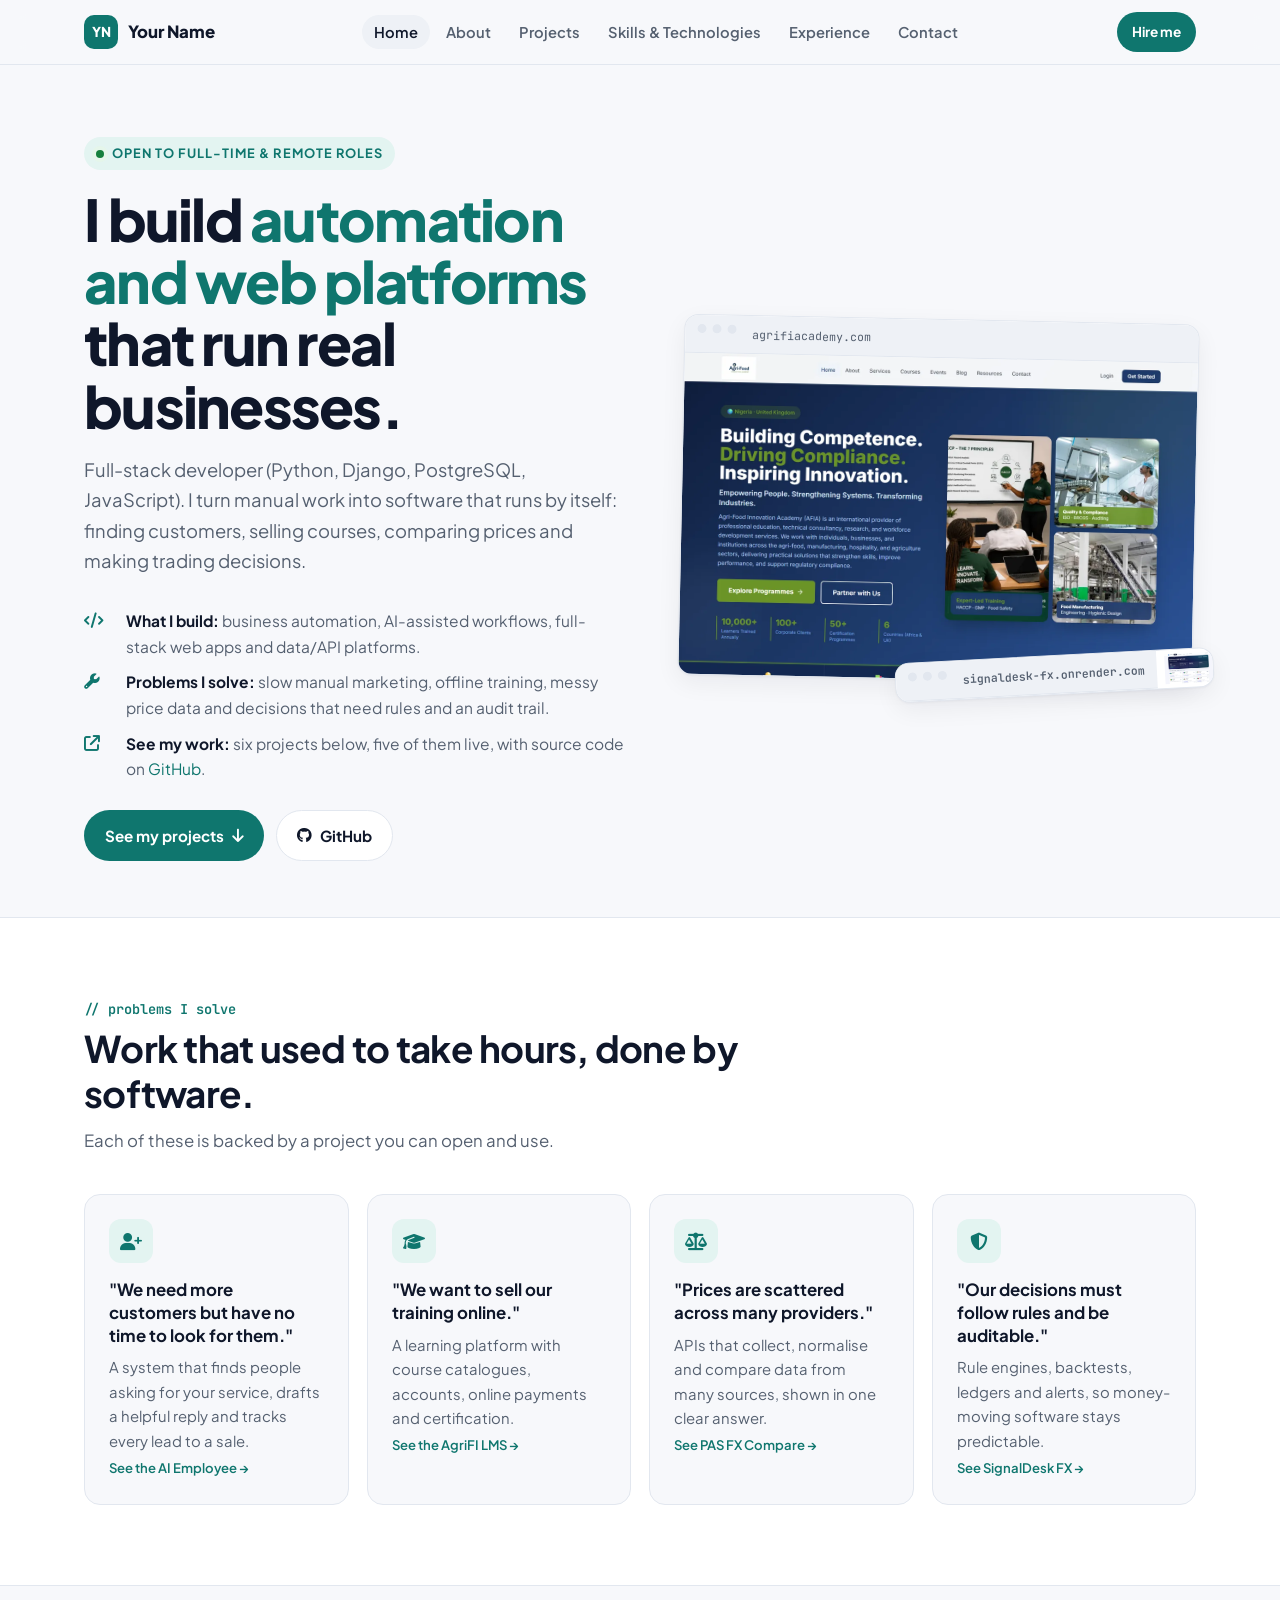
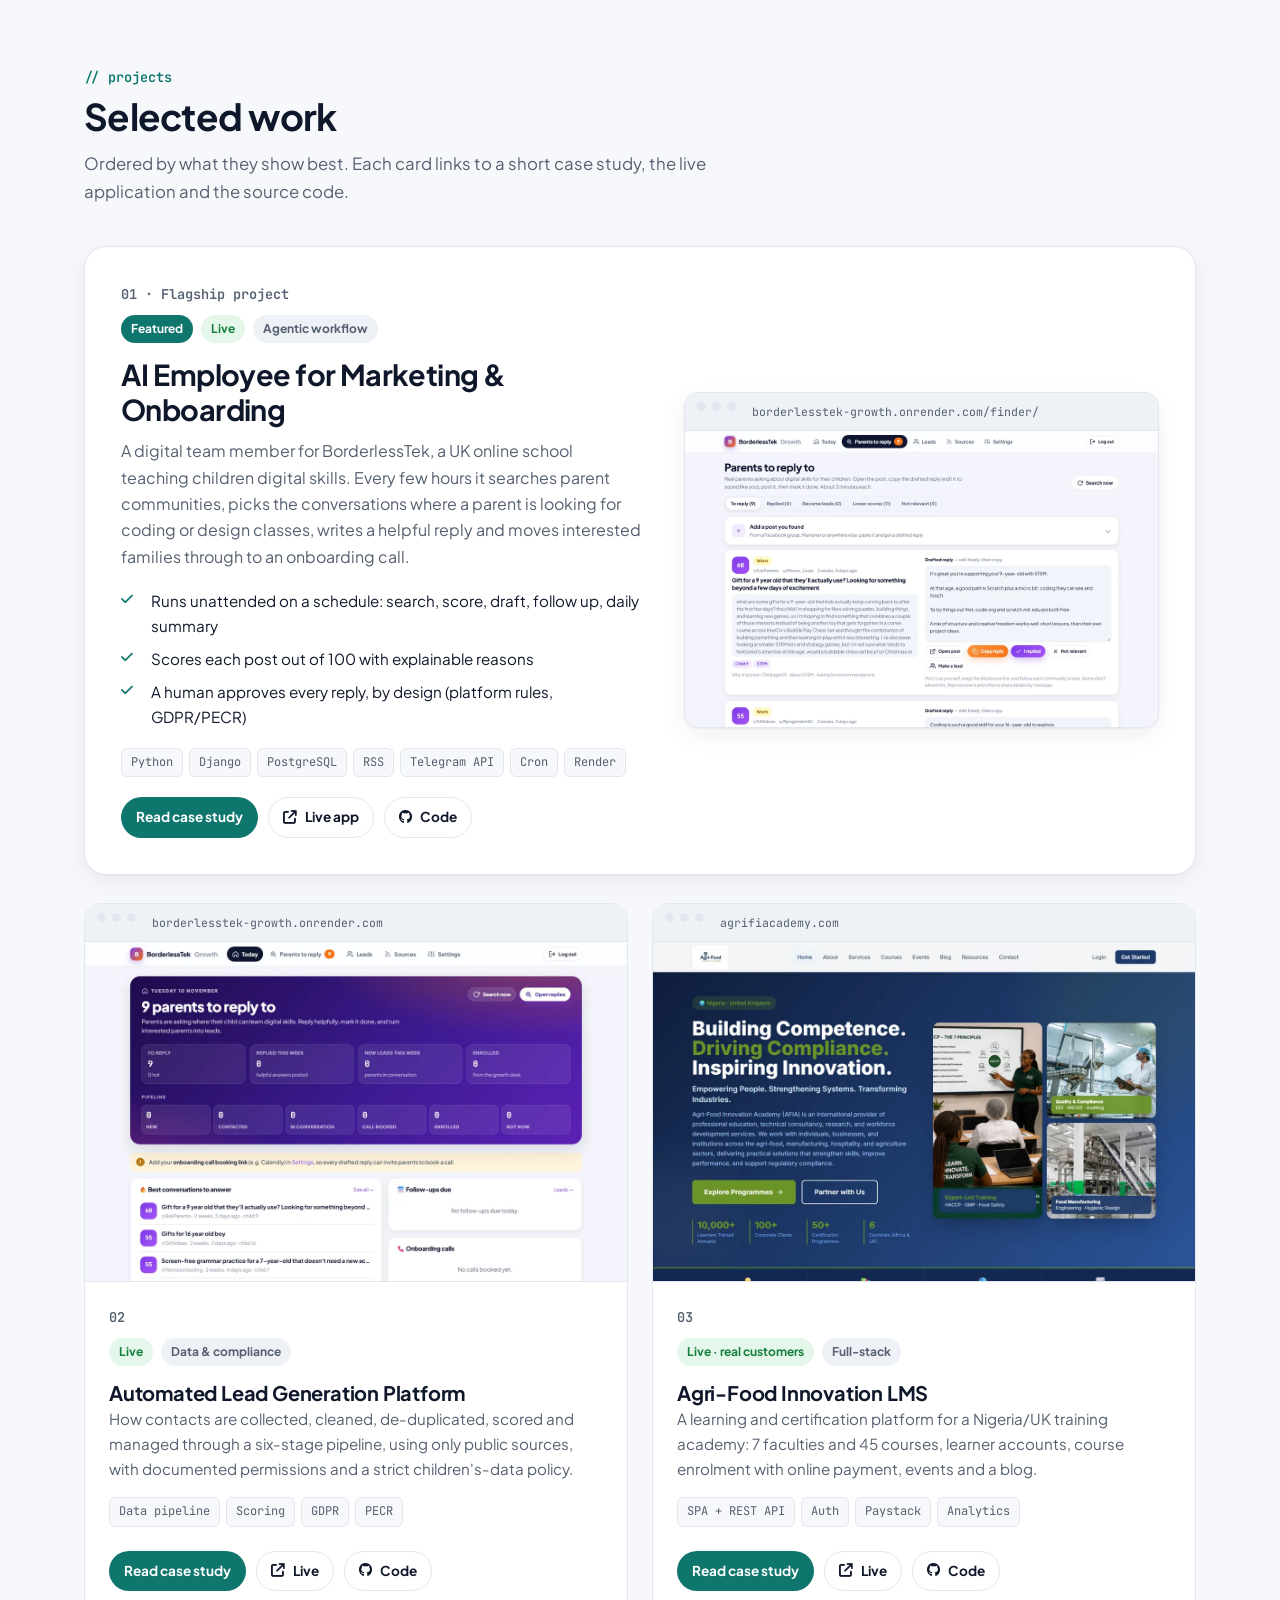
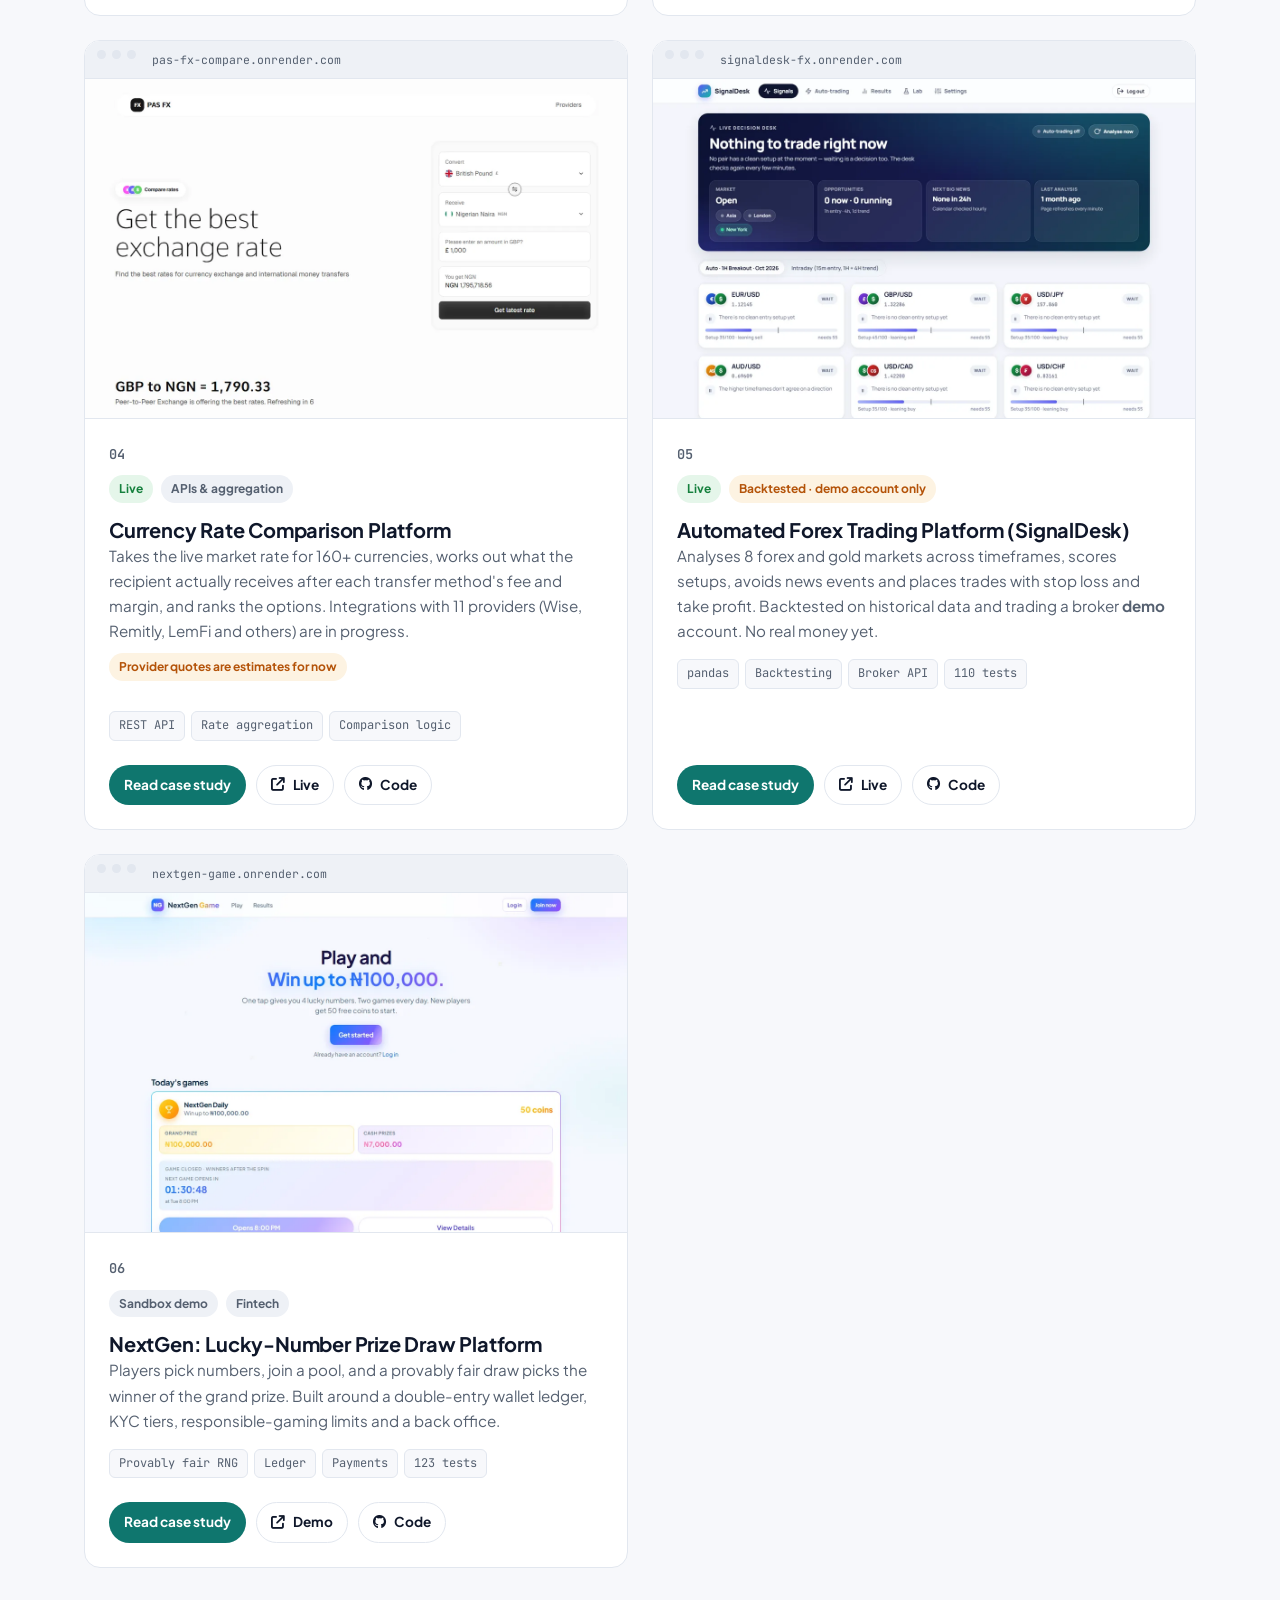
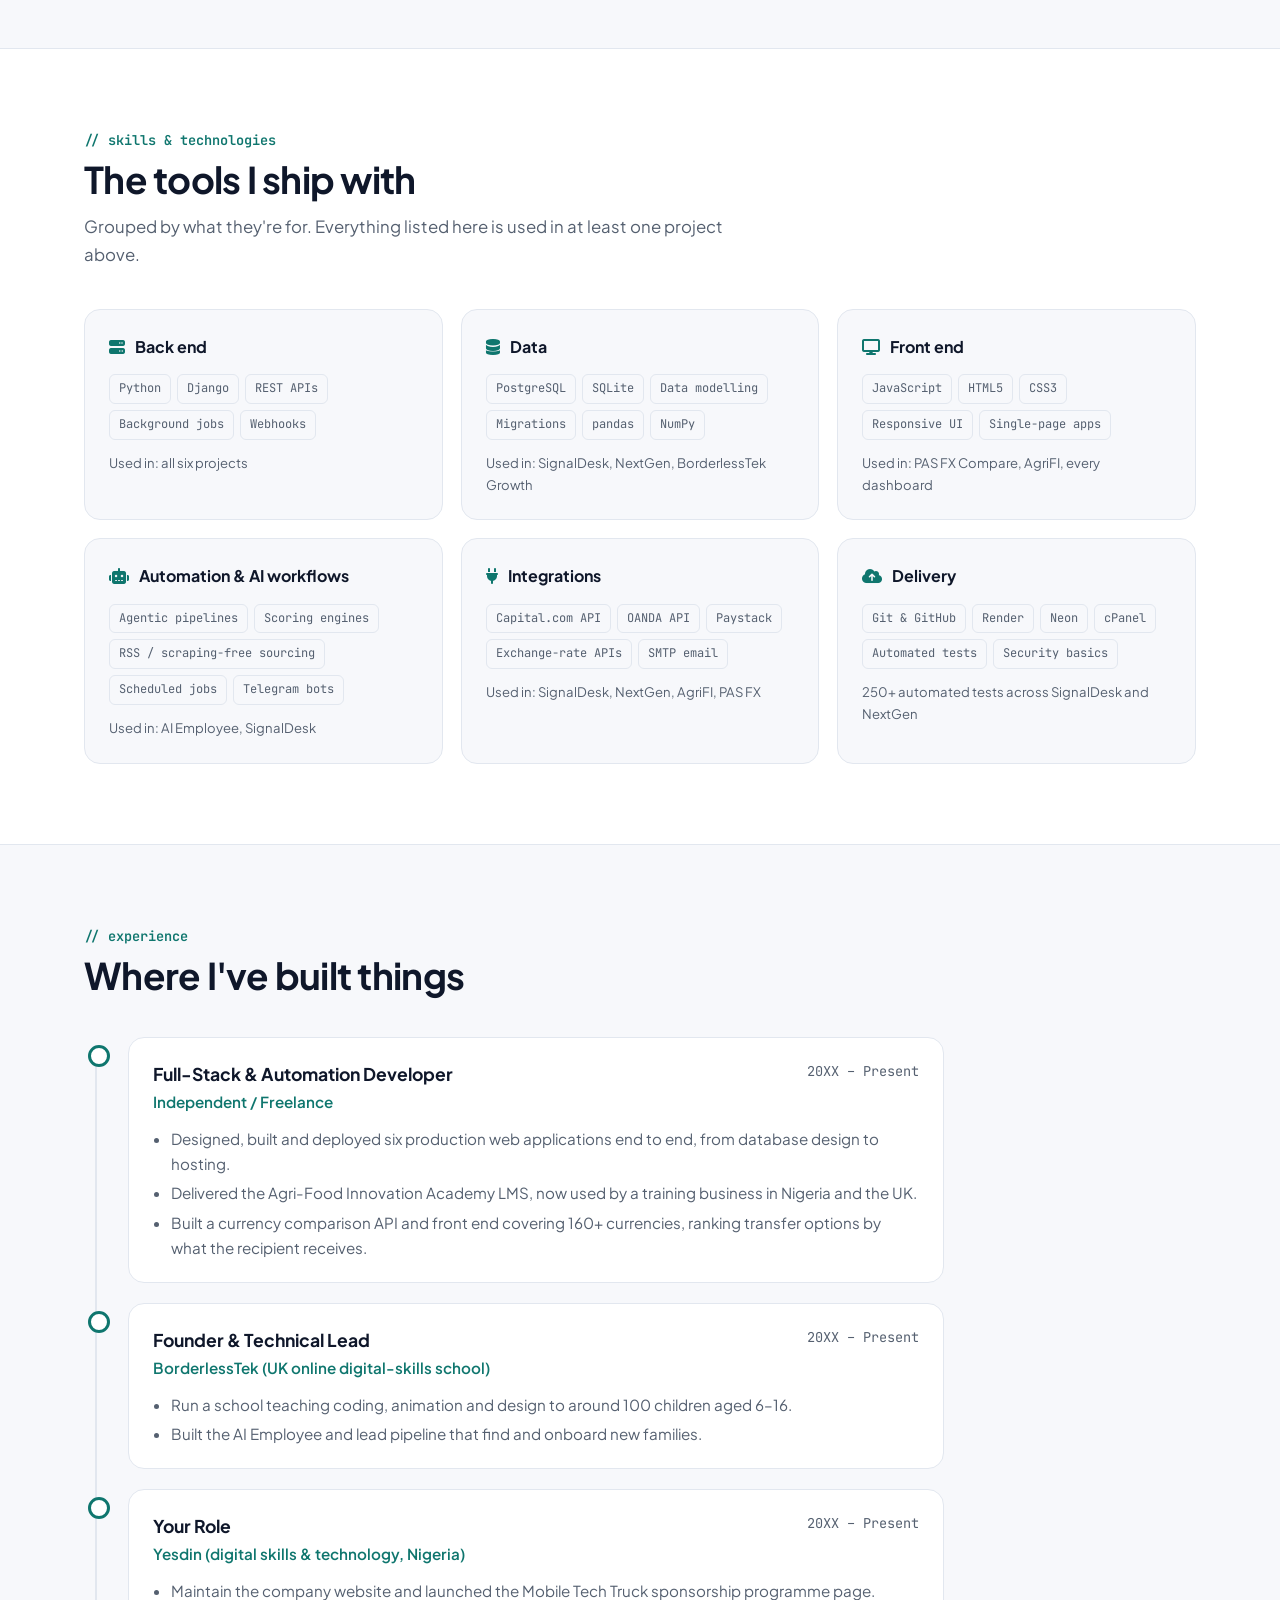
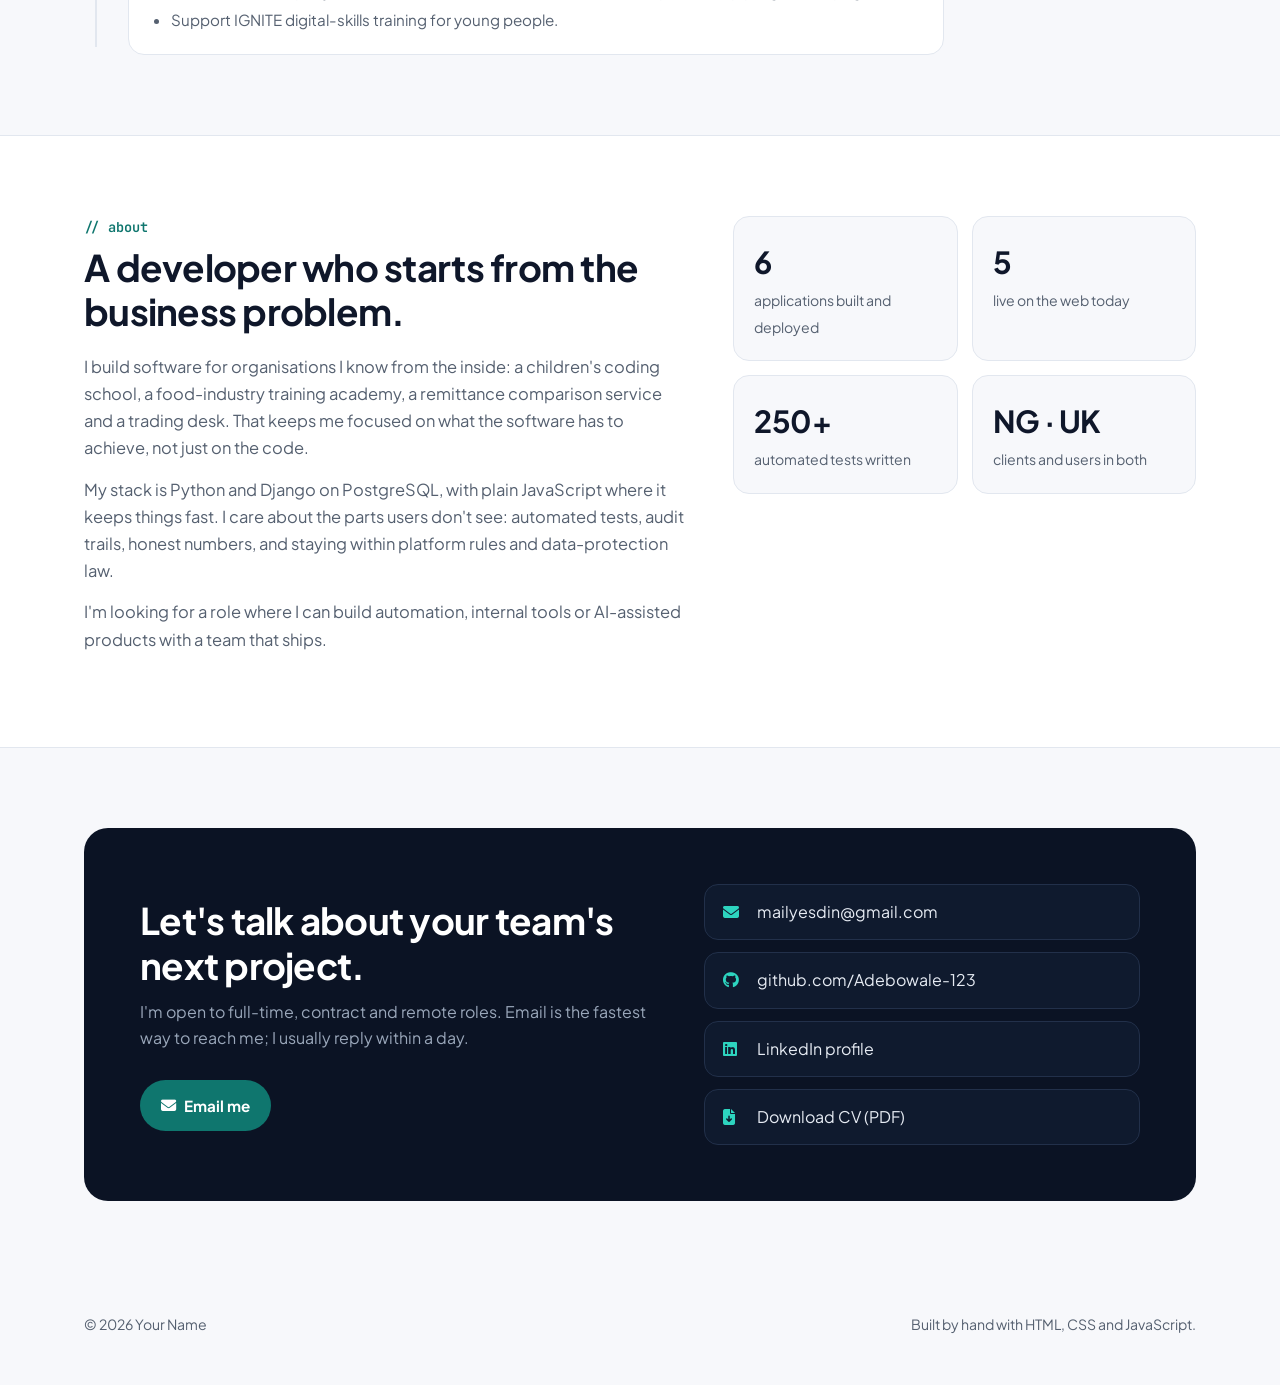
==== index.html @ 413b4763 "Portfolio site: homepage, six project case studies, screenshots Co-Authored-By: Claude Opus 5.5 <nor" ====
<!DOCTYPE html>
<html lang="en">
<head>
    <meta charset="UTF-8">
    <meta name="viewport" content="width=device-width, initial-scale=1.0">
    <title>Your Name · Full-Stack & Automation Developer</title>
    <meta name="description" content="Full-stack Python/Django developer building automation, AI-assisted workflows and data-driven web platforms. Six live projects: lead generation, an LMS, FX rate comparison, algorithmic trading and a fintech draw platform.">
    <meta property="og:title" content="Your Name · Full-Stack & Automation Developer">
    <meta property="og:description" content="I build automation and full-stack web platforms that run real businesses. See six live projects.">
    <meta property="og:image" content="images/borderlesstek-today.jpg">
    <link rel="preconnect" href="https://fonts.googleapis.com">
    <link rel="preconnect" href="https://fonts.gstatic.com" crossorigin>
    <link href="https://fonts.googleapis.com/css2?family=JetBrains+Mono:wght@500;600&family=Plus+Jakarta+Sans:wght@400;500;600;700;800&display=swap" rel="stylesheet">
    <link rel="stylesheet" href="https://cdnjs.cloudflare.com/ajax/libs/font-awesome/6.4.0/css/all.min.css">
    <link rel="stylesheet" href="style.css?v=1">
</head>
<body>

<nav class="nav">
    <div class="container nav-inner">
        <a href="#home" class="logo"><span class="logo-mark">YN</span> Your Name</a>
        <ul class="nav-links" id="navLinks">
            <li><a href="#home">Home</a></li>
            <li><a href="#about">About</a></li>
            <li><a href="#projects">Projects</a></li>
            <li><a href="#skills">Skills &amp; Technologies</a></li>
            <li><a href="#experience">Experience</a></li>
            <li><a href="#contact">Contact</a></li>
        </ul>
        <div class="nav-cta">
            <a href="#contact" class="btn btn-primary btn-sm">Hire me</a>
            <button class="menu-btn" id="menuBtn" aria-label="Open menu"><i class="fas fa-bars"></i></button>
        </div>
    </div>
</nav>

<!-- HOME: what I build, what I solve, where to see it -->
<header class="hero" id="home">
    <div class="container hero-grid">
        <div>
            <span class="eyebrow"><span class="dot"></span> Open to full-time &amp; remote roles</span>
            <h1>I build <span>automation and web platforms</span> that run real businesses.</h1>
            <p class="lead">Full-stack developer (Python, Django, PostgreSQL, JavaScript). I turn manual work into software that runs by itself: finding customers, selling courses, comparing prices and making trading decisions.</p>

            <div class="answers">
                <div class="answer"><i class="fas fa-code"></i><div><b>What I build:</b> <span>business automation, AI-assisted workflows, full-stack web apps and data/API platforms.</span></div></div>
                <div class="answer"><i class="fas fa-wrench"></i><div><b>Problems I solve:</b> <span>slow manual marketing, offline training, messy price data and decisions that need rules and an audit trail.</span></div></div>
                <div class="answer"><i class="fas fa-arrow-up-right-from-square"></i><div><b>See my work:</b> <span>six projects below, five of them live, with source code on <a href="https://github.com/Adebowale-123" target="_blank" rel="noopener">GitHub</a>.</span></div></div>
            </div>

            <div class="hero-actions">
                <a href="#projects" class="btn btn-primary">See my projects <i class="fas fa-arrow-down"></i></a>
                <a href="https://github.com/Adebowale-123" target="_blank" rel="noopener" class="btn btn-ghost"><i class="fab fa-github"></i> GitHub</a>
            </div>
        </div>

        <div class="hero-shot reveal">
            <div class="frame">
                <div class="frame-bar"><i></i><i></i><i></i><span class="url">agrifiacademy.com</span></div>
                <picture><source srcset="images/agrifi-home.webp" type="image/webp"><img src="images/agrifi-home.jpg" alt="Agri-Food Innovation Academy learning platform" width="1200" height="750"></picture>
            </div>
            <div class="frame back">
                <div class="frame-bar"><i></i><i></i><i></i><span class="url">signaldesk-fx.onrender.com</span></div>
                <picture><source srcset="images/signaldesk-signals.webp" type="image/webp"><img src="images/signaldesk-signals.jpg" alt="SignalDesk FX live decision desk" width="1200" height="750"></picture>
            </div>
        </div>
    </div>
</header>

<!-- PROBLEMS I SOLVE -->
<section class="section-alt">
    <div class="container">
        <div class="section-head reveal">
            <div class="kicker">// problems I solve</div>
            <h2>Work that used to take hours, done by software.</h2>
            <p>Each of these is backed by a project you can open and use.</p>
        </div>
        <div class="problems">
            <div class="problem reveal">
                <div class="ico"><i class="fas fa-user-plus"></i></div>
                <h3>"We need more customers but have no time to look for them."</h3>
                <p>A system that finds people asking for your service, drafts a helpful reply and tracks every lead to a sale.</p>
                <a class="proof" href="projects/ai-employee.html">See the AI Employee →</a>
            </div>
            <div class="problem reveal">
                <div class="ico"><i class="fas fa-graduation-cap"></i></div>
                <h3>"We want to sell our training online."</h3>
                <p>A learning platform with course catalogues, accounts, online payments and certification.</p>
                <a class="proof" href="projects/agri-food-lms.html">See the AgriFI LMS →</a>
            </div>
            <div class="problem reveal">
                <div class="ico"><i class="fas fa-scale-balanced"></i></div>
                <h3>"Prices are scattered across many providers."</h3>
                <p>APIs that collect, normalise and compare data from many sources, shown in one clear answer.</p>
                <a class="proof" href="projects/fx-compare.html">See PAS FX Compare →</a>
            </div>
            <div class="problem reveal">
                <div class="ico"><i class="fas fa-shield-halved"></i></div>
                <h3>"Our decisions must follow rules and be auditable."</h3>
                <p>Rule engines, backtests, ledgers and alerts, so money-moving software stays predictable.</p>
                <a class="proof" href="projects/signaldesk.html">See SignalDesk FX →</a>
            </div>
        </div>
    </div>
</section>

<!-- PROJECTS -->
<section id="projects">
    <div class="container">
        <div class="section-head reveal">
            <div class="kicker">// projects</div>
            <h2>Selected work</h2>
            <p>Ordered by what they show best. Each card links to a short case study, the live application and the source code.</p>
        </div>

        <!-- 01 Flagship -->
        <div class="featured reveal">
            <div>
                <div class="project-num">01 · Flagship project</div>
                <div class="badges">
                    <span class="badge flag">Featured</span>
                    <span class="badge live">Live</span>
                    <span class="badge">Agentic workflow</span>
                </div>
                <h3>AI Employee for Marketing &amp; Onboarding</h3>
                <p>A digital team member for BorderlessTek, a UK online school teaching children digital skills. Every few hours it searches parent communities, picks the conversations where a parent is looking for coding or design classes, writes a helpful reply and moves interested families through to an onboarding call.</p>
                <ul class="checks">
                    <li><i class="fas fa-check"></i>Runs unattended on a schedule: search, score, draft, follow up, daily summary</li>
                    <li><i class="fas fa-check"></i>Scores each post out of 100 with explainable reasons</li>
                    <li><i class="fas fa-check"></i>A human approves every reply, by design (platform rules, GDPR/PECR)</li>
                </ul>
                <div class="tags"><span class="tag">Python</span><span class="tag">Django</span><span class="tag">PostgreSQL</span><span class="tag">RSS</span><span class="tag">Telegram API</span><span class="tag">Cron</span><span class="tag">Render</span></div>
                <div class="links">
                    <a href="projects/ai-employee.html" class="btn btn-primary btn-sm">Read case study</a>
                    <a href="https://borderlesstek-growth.onrender.com" target="_blank" rel="noopener" class="btn btn-ghost btn-sm"><i class="fas fa-arrow-up-right-from-square"></i> Live app</a>
                    <a href="https://github.com/Adebowale-123/BorderlessTek-Growth" target="_blank" rel="noopener" class="btn btn-ghost btn-sm"><i class="fab fa-github"></i> Code</a>
                </div>
            </div>
            <div class="frame">
                <div class="frame-bar"><i></i><i></i><i></i><span class="url">borderlesstek-growth.onrender.com/finder/</span></div>
                <picture><source srcset="images/borderlesstek-replies.webp" type="image/webp"><img src="images/borderlesstek-replies.jpg" alt="Parents to reply to: a scored parent post next to its drafted reply" width="1200" height="750" loading="lazy"></picture>
            </div>
        </div>

        <div class="project-grid">
            <!-- 02 -->
            <div class="card reveal">
                <div class="frame">
                    <div class="frame-bar"><i></i><i></i><i></i><span class="url">borderlesstek-growth.onrender.com</span></div>
                    <picture><source srcset="images/borderlesstek-today.webp" type="image/webp"><img src="images/borderlesstek-today.jpg" alt="Daily lead dashboard with reply queue and six-stage pipeline" width="1200" height="750" loading="lazy"></picture>
                </div>
                <div class="card-body">
                    <div class="project-num">02</div>
                    <div class="badges"><span class="badge live">Live</span><span class="badge">Data &amp; compliance</span></div>
                    <h3>Automated Lead Generation Platform</h3>
                    <p>How contacts are collected, cleaned, de-duplicated, scored and managed through a six-stage pipeline, using only public sources, with documented permissions and a strict children's-data policy.</p>
                    <div class="tags"><span class="tag">Data pipeline</span><span class="tag">Scoring</span><span class="tag">GDPR</span><span class="tag">PECR</span></div>
                    <div class="links">
                        <a href="projects/lead-generation.html" class="btn btn-primary btn-sm">Read case study</a>
                        <a href="https://borderlesstek-growth.onrender.com" target="_blank" rel="noopener" class="btn btn-ghost btn-sm"><i class="fas fa-arrow-up-right-from-square"></i> Live</a>
                        <a href="https://github.com/Adebowale-123/BorderlessTek-Growth" target="_blank" rel="noopener" class="btn btn-ghost btn-sm"><i class="fab fa-github"></i> Code</a>
                    </div>
                </div>
            </div>

            <!-- 03 -->
            <div class="card reveal">
                <div class="frame">
                    <div class="frame-bar"><i></i><i></i><i></i><span class="url">agrifiacademy.com</span></div>
                    <picture><source srcset="images/agrifi-home.webp" type="image/webp"><img src="images/agrifi-home.jpg" alt="Agri-Food Innovation Academy homepage" width="1200" height="750" loading="lazy"></picture>
                </div>
                <div class="card-body">
                    <div class="project-num">03</div>
                    <div class="badges"><span class="badge live">Live · real customers</span><span class="badge">Full-stack</span></div>
                    <h3>Agri-Food Innovation LMS</h3>
                    <p>A learning and certification platform for a Nigeria/UK training academy: 7 faculties and 45 courses, learner accounts, course enrolment with online payment, events and a blog.</p>
                    <div class="tags"><span class="tag">SPA + REST API</span><span class="tag">Auth</span><span class="tag">Paystack</span><span class="tag">Analytics</span></div>
                    <div class="links">
                        <a href="projects/agri-food-lms.html" class="btn btn-primary btn-sm">Read case study</a>
                        <a href="https://agrifiacademy.com/" target="_blank" rel="noopener" class="btn btn-ghost btn-sm"><i class="fas fa-arrow-up-right-from-square"></i> Live</a>
                        <a href="https://github.com/Adebowale-123/agri-food-academy" target="_blank" rel="noopener" class="btn btn-ghost btn-sm"><i class="fab fa-github"></i> Code</a>
                    </div>
                </div>
            </div>

            <!-- 04 -->
            <div class="card reveal">
                <div class="frame">
                    <div class="frame-bar"><i></i><i></i><i></i><span class="url">pas-fx-compare.onrender.com</span></div>
                    <picture><source srcset="images/pasfx-home.webp" type="image/webp"><img src="images/pasfx-home.jpg" alt="PAS FX Compare converter showing GBP to NGN" width="1200" height="750" loading="lazy"></picture>
                </div>
                <div class="card-body">
                    <div class="project-num">04</div>
                    <div class="badges"><span class="badge live">Live</span><span class="badge">APIs &amp; aggregation</span></div>
                    <h3>Currency Rate Comparison Platform</h3>
                    <p>Takes the live market rate for 160+ currencies, works out what the recipient actually receives after each transfer method's fee and margin, and ranks the options. Integrations with 11 providers (Wise, Remitly, LemFi and others) are in progress.</p>
                    <div class="badges"><span class="badge note">Provider quotes are estimates for now</span></div>
                    <div class="tags"><span class="tag">REST API</span><span class="tag">Rate aggregation</span><span class="tag">Comparison logic</span></div>
                    <div class="links">
                        <a href="projects/fx-compare.html" class="btn btn-primary btn-sm">Read case study</a>
                        <a href="https://pas-fx-compare.onrender.com/" target="_blank" rel="noopener" class="btn btn-ghost btn-sm"><i class="fas fa-arrow-up-right-from-square"></i> Live</a>
                        <a href="https://github.com/Adebowale-123/pas-fx-compare" target="_blank" rel="noopener" class="btn btn-ghost btn-sm"><i class="fab fa-github"></i> Code</a>
                    </div>
                </div>
            </div>

            <!-- 05 -->
            <div class="card reveal">
                <div class="frame">
                    <div class="frame-bar"><i></i><i></i><i></i><span class="url">signaldesk-fx.onrender.com</span></div>
                    <picture><source srcset="images/signaldesk-signals.webp" type="image/webp"><img src="images/signaldesk-signals.jpg" alt="SignalDesk FX decision desk with forex pairs" width="1200" height="750" loading="lazy"></picture>
                </div>
                <div class="card-body">
                    <div class="project-num">05</div>
                    <div class="badges"><span class="badge live">Live</span><span class="badge note">Backtested · demo account only</span></div>
                    <h3>Automated Forex Trading Platform (SignalDesk)</h3>
                    <p>Analyses 8 forex and gold markets across timeframes, scores setups, avoids news events and places trades with stop loss and take profit. Backtested on historical data and trading a broker <b>demo</b> account. No real money yet.</p>
                    <div class="tags"><span class="tag">pandas</span><span class="tag">Backtesting</span><span class="tag">Broker API</span><span class="tag">110 tests</span></div>
                    <div class="links">
                        <a href="projects/signaldesk.html" class="btn btn-primary btn-sm">Read case study</a>
                        <a href="https://signaldesk-fx.onrender.com/" target="_blank" rel="noopener" class="btn btn-ghost btn-sm"><i class="fas fa-arrow-up-right-from-square"></i> Live</a>
                        <a href="https://github.com/Adebowale-123/SignalDesk-FX" target="_blank" rel="noopener" class="btn btn-ghost btn-sm"><i class="fab fa-github"></i> Code</a>
                    </div>
                </div>
            </div>

            <!-- 06 -->
            <div class="card reveal">
                <div class="frame">
                    <div class="frame-bar"><i></i><i></i><i></i><span class="url">nextgen-game.onrender.com</span></div>
                    <picture><source srcset="images/nextgen-home.webp" type="image/webp"><img src="images/nextgen-home.jpg" alt="NextGen Game homepage with today's draw" width="1200" height="750" loading="lazy"></picture>
                </div>
                <div class="card-body">
                    <div class="project-num">06</div>
                    <div class="badges"><span class="badge">Sandbox demo</span><span class="badge">Fintech</span></div>
                    <h3>NextGen: Lucky-Number Prize Draw Platform</h3>
                    <p>Players pick numbers, join a pool, and a provably fair draw picks the winner of the grand prize. Built around a double-entry wallet ledger, KYC tiers, responsible-gaming limits and a back office.</p>
                    <div class="tags"><span class="tag">Provably fair RNG</span><span class="tag">Ledger</span><span class="tag">Payments</span><span class="tag">123 tests</span></div>
                    <div class="links">
                        <a href="projects/nextgen.html" class="btn btn-primary btn-sm">Read case study</a>
                        <a href="https://nextgen-game.onrender.com/" target="_blank" rel="noopener" class="btn btn-ghost btn-sm"><i class="fas fa-arrow-up-right-from-square"></i> Demo</a>
                        <a href="https://github.com/Adebowale-123/nextGen" target="_blank" rel="noopener" class="btn btn-ghost btn-sm"><i class="fab fa-github"></i> Code</a>
                    </div>
                </div>
            </div>
        </div>
    </div>
</section>

<!-- SKILLS -->
<section id="skills" class="section-alt">
    <div class="container">
        <div class="section-head reveal">
            <div class="kicker">// skills &amp; technologies</div>
            <h2>The tools I ship with</h2>
            <p>Grouped by what they're for. Everything listed here is used in at least one project above.</p>
        </div>
        <div class="skills">
            <div class="skill-group reveal">
                <h3><i class="fas fa-server"></i> Back end</h3>
                <div class="tags"><span class="tag">Python</span><span class="tag">Django</span><span class="tag">REST APIs</span><span class="tag">Background jobs</span><span class="tag">Webhooks</span></div>
                <small>Used in: all six projects</small>
            </div>
            <div class="skill-group reveal">
                <h3><i class="fas fa-database"></i> Data</h3>
                <div class="tags"><span class="tag">PostgreSQL</span><span class="tag">SQLite</span><span class="tag">Data modelling</span><span class="tag">Migrations</span><span class="tag">pandas</span><span class="tag">NumPy</span></div>
                <small>Used in: SignalDesk, NextGen, BorderlessTek Growth</small>
            </div>
            <div class="skill-group reveal">
                <h3><i class="fas fa-display"></i> Front end</h3>
                <div class="tags"><span class="tag">JavaScript</span><span class="tag">HTML5</span><span class="tag">CSS3</span><span class="tag">Responsive UI</span><span class="tag">Single-page apps</span></div>
                <small>Used in: PAS FX Compare, AgriFI, every dashboard</small>
            </div>
            <div class="skill-group reveal">
                <h3><i class="fas fa-robot"></i> Automation &amp; AI workflows</h3>
                <div class="tags"><span class="tag">Agentic pipelines</span><span class="tag">Scoring engines</span><span class="tag">RSS / scraping-free sourcing</span><span class="tag">Scheduled jobs</span><span class="tag">Telegram bots</span></div>
                <small>Used in: AI Employee, SignalDesk</small>
            </div>
            <div class="skill-group reveal">
                <h3><i class="fas fa-plug"></i> Integrations</h3>
                <div class="tags"><span class="tag">Capital.com API</span><span class="tag">OANDA API</span><span class="tag">Paystack</span><span class="tag">Exchange-rate APIs</span><span class="tag">SMTP email</span></div>
                <small>Used in: SignalDesk, NextGen, AgriFI, PAS FX</small>
            </div>
            <div class="skill-group reveal">
                <h3><i class="fas fa-cloud-arrow-up"></i> Delivery</h3>
                <div class="tags"><span class="tag">Git &amp; GitHub</span><span class="tag">Render</span><span class="tag">Neon</span><span class="tag">cPanel</span><span class="tag">Automated tests</span><span class="tag">Security basics</span></div>
                <small>250+ automated tests across SignalDesk and NextGen</small>
            </div>
        </div>
    </div>
</section>

<!-- EXPERIENCE -->
<section id="experience">
    <div class="container">
        <div class="section-head reveal">
            <div class="kicker">// experience</div>
            <h2>Where I've built things</h2>
        </div>
        <div class="timeline">
            <div class="role reveal">
                <div class="role-card">
                    <div class="role-top">
                        <div><h3>Full-Stack &amp; Automation Developer</h3><div class="org">Independent / Freelance</div></div>
                        <div class="when">20XX – Present</div>
                    </div>
                    <ul>
                        <li>Designed, built and deployed six production web applications end to end, from database design to hosting.</li>
                        <li>Delivered the Agri-Food Innovation Academy LMS, now used by a training business in Nigeria and the UK.</li>
                        <li>Built a currency comparison API and front end covering 160+ currencies, ranking transfer options by what the recipient receives.</li>
                    </ul>
                </div>
            </div>
            <div class="role reveal">
                <div class="role-card">
                    <div class="role-top">
                        <div><h3>Founder &amp; Technical Lead</h3><div class="org">BorderlessTek (UK online digital-skills school)</div></div>
                        <div class="when">20XX – Present</div>
                    </div>
                    <ul>
                        <li>Run a school teaching coding, animation and design to around 100 children aged 6–16.</li>
                        <li>Built the AI Employee and lead pipeline that find and onboard new families.</li>
                    </ul>
                </div>
            </div>
            <div class="role reveal">
                <div class="role-card">
                    <div class="role-top">
                        <div><h3>Your Role</h3><div class="org">Yesdin (digital skills &amp; technology, Nigeria)</div></div>
                        <div class="when">20XX – Present</div>
                    </div>
                    <ul>
                        <li>Maintain the company website and launched the Mobile Tech Truck sponsorship programme page.</li>
                        <li>Support IGNITE digital-skills training for young people.</li>
                    </ul>
                </div>
            </div>
        </div>
    </div>
</section>

<!-- ABOUT -->
<section id="about" class="section-alt">
    <div class="container about-grid">
        <div class="reveal">
            <div class="section-head" style="margin-bottom:20px">
                <div class="kicker">// about</div>
                <h2>A developer who starts from the business problem.</h2>
            </div>
            <p>I build software for organisations I know from the inside: a children's coding school, a food-industry training academy, a remittance comparison service and a trading desk. That keeps me focused on what the software has to achieve, not just on the code.</p>
            <p>My stack is Python and Django on PostgreSQL, with plain JavaScript where it keeps things fast. I care about the parts users don't see: automated tests, audit trails, honest numbers, and staying within platform rules and data-protection law.</p>
            <p>I'm looking for a role where I can build automation, internal tools or AI-assisted products with a team that ships.</p>
        </div>
        <div class="facts reveal">
            <div class="fact"><b>6</b><span>applications built and deployed</span></div>
            <div class="fact"><b>5</b><span>live on the web today</span></div>
            <div class="fact"><b>250+</b><span>automated tests written</span></div>
            <div class="fact"><b>NG · UK</b><span>clients and users in both</span></div>
        </div>
    </div>
</section>

<!-- CONTACT -->
<section id="contact">
    <div class="container">
        <div class="contact reveal">
            <div>
                <h2>Let's talk about your team's next project.</h2>
                <p>I'm open to full-time, contract and remote roles. Email is the fastest way to reach me; I usually reply within a day.</p>
                <div class="hero-actions"><a href="mailto:mailyesdin@gmail.com" class="btn btn-primary"><i class="fas fa-envelope"></i> Email me</a></div>
            </div>
            <div class="contact-list">
                <a class="contact-item" href="mailto:mailyesdin@gmail.com"><i class="fas fa-envelope"></i> mailyesdin@gmail.com</a>
                <a class="contact-item" href="https://github.com/Adebowale-123" target="_blank" rel="noopener"><i class="fab fa-github"></i> github.com/Adebowale-123</a>
                <a class="contact-item" href="https://www.linkedin.com/" target="_blank" rel="noopener"><i class="fab fa-linkedin"></i> LinkedIn profile</a>
                <a class="contact-item" href="cv.pdf" target="_blank"><i class="fas fa-file-arrow-down"></i> Download CV (PDF)</a>
            </div>
        </div>
    </div>
</section>

<footer>
    <div class="container footer-inner">
        <span>© <span id="year">2026</span> Your Name</span>
        <span>Built by hand with HTML, CSS and JavaScript.</span>
    </div>
</footer>

<script src="script.js?v=1"></script>
</body>
</html>
---- style.css ----
/* Portfolio styles */
:root {
    --bg: #f7f8fb;
    --surface: #ffffff;
    --surface-2: #eef1f6;
    --text: #0f172a;
    --muted: #556070;
    --line: #e2e7ef;
    --brand: #0f766e;
    --brand-strong: #0b5c56;
    --brand-soft: #e3f4f1;
    --ink: #0b1324;
    --ink-text: #e6ebf3;
    --ink-muted: #9aa7ba;
    --warn: #b45309;
    --warn-soft: #fdf3e2;
    --ok: #15803d;
    --ok-soft: #e5f6ea;
    --radius: 16px;
    --shadow: 0 1px 2px rgba(15, 23, 42, .04), 0 8px 24px rgba(15, 23, 42, .06);
    --max: 1160px;
}

@media (prefers-color-scheme: dark) {
    :root:not([data-theme="light"]) {
        --bg: #0b1120;
        --surface: #121a2b;
        --surface-2: #18223a;
        --text: #e6ebf3;
        --muted: #9aa7ba;
        --line: #243049;
        --brand: #2dd4bf;
        --brand-strong: #5eead4;
        --brand-soft: #0f2e2c;
        --ink: #070c18;
        --warn: #fbbf24;
        --warn-soft: #2d2410;
        --ok: #4ade80;
        --ok-soft: #10291a;
        --shadow: 0 1px 2px rgba(0, 0, 0, .3), 0 8px 24px rgba(0, 0, 0, .25);
    }
}
:root[data-theme="dark"] {
    --bg: #0b1120;
    --surface: #121a2b;
    --surface-2: #18223a;
    --text: #e6ebf3;
    --muted: #9aa7ba;
    --line: #243049;
    --brand: #2dd4bf;
    --brand-strong: #5eead4;
    --brand-soft: #0f2e2c;
    --ink: #070c18;
    --warn: #fbbf24;
    --warn-soft: #2d2410;
    --ok: #4ade80;
    --ok-soft: #10291a;
    --shadow: 0 1px 2px rgba(0, 0, 0, .3), 0 8px 24px rgba(0, 0, 0, .25);
}

* { box-sizing: border-box; margin: 0; padding: 0; }
html { scroll-behavior: smooth; scroll-padding-top: 76px; }
body {
    font-family: "Plus Jakarta Sans", system-ui, -apple-system, "Segoe UI", sans-serif;
    background: var(--bg);
    color: var(--text);
    line-height: 1.65;
    font-size: 16px;
    -webkit-font-smoothing: antialiased;
}
img { max-width: 100%; display: block; }
a { color: var(--brand); text-decoration: none; }
a:hover { color: var(--brand-strong); }
.container { max-width: var(--max); margin: 0 auto; padding: 0 24px; }
.mono { font-family: "JetBrains Mono", ui-monospace, monospace; }

/* Navigation */
.nav {
    position: sticky; top: 0; z-index: 50;
    background: color-mix(in srgb, var(--bg) 86%, transparent);
    backdrop-filter: saturate(160%) blur(12px);
    border-bottom: 1px solid var(--line);
}
.nav-inner { display: flex; align-items: center; justify-content: space-between; height: 64px; gap: 16px; }
.logo { font-weight: 800; font-size: 1.05rem; color: var(--text); display: flex; align-items: center; gap: 10px; }
.logo-mark {
    width: 34px; height: 34px; border-radius: 10px; display: grid; place-items: center;
    background: var(--brand); color: #fff; font-size: .85rem; font-weight: 800;
}
.nav-links { display: flex; gap: 4px; list-style: none; }
.nav-links a { color: var(--muted); font-weight: 600; font-size: .92rem; padding: 8px 12px; border-radius: 999px; }
.nav-links a:hover, .nav-links a.active { color: var(--text); background: var(--surface-2); }
.nav-cta { display: flex; gap: 8px; align-items: center; }
.menu-btn { display: none; background: none; border: 1px solid var(--line); color: var(--text); border-radius: 10px; width: 40px; height: 40px; font-size: 1.1rem; cursor: pointer; }

/* Buttons */
.btn {
    display: inline-flex; align-items: center; gap: 8px; padding: 12px 20px; border-radius: 999px;
    font-weight: 700; font-size: .95rem; border: 1px solid transparent; cursor: pointer; transition: .2s;
}
.btn-primary { background: var(--brand); color: #fff; }
.btn-primary:hover { background: var(--brand-strong); color: #fff; transform: translateY(-1px); }
:root[data-theme="dark"] .btn-primary, :root[data-theme="dark"] .btn-primary:hover { color: #04201d; }
@media (prefers-color-scheme: dark) {
    :root:not([data-theme="light"]) .btn-primary, :root:not([data-theme="light"]) .btn-primary:hover { color: #04201d; }
}
.btn-ghost { border-color: var(--line); color: var(--text); background: var(--surface); }
.btn-ghost:hover { border-color: var(--brand); color: var(--brand); }
.btn-sm { padding: 8px 14px; font-size: .85rem; }

/* Hero */
.hero { padding: 72px 0 56px; }
.hero-grid { display: grid; grid-template-columns: 1.05fr 1fr; gap: 56px; align-items: center; }
.eyebrow {
    display: inline-flex; align-items: center; gap: 8px; font-size: .8rem; font-weight: 700; letter-spacing: .08em;
    text-transform: uppercase; color: var(--brand); background: var(--brand-soft); padding: 6px 12px; border-radius: 999px;
}
.dot { width: 8px; height: 8px; border-radius: 50%; background: var(--ok); box-shadow: 0 0 0 4px var(--ok-soft); }
.hero h1 { font-size: clamp(2.2rem, 4.6vw, 3.6rem); line-height: 1.08; letter-spacing: -.03em; margin: 18px 0 18px; font-weight: 800; }
.hero h1 span { color: var(--brand); }
.hero .lead { font-size: 1.15rem; color: var(--muted); max-width: 560px; }
.hero-actions { display: flex; gap: 12px; flex-wrap: wrap; margin-top: 28px; }
.answers { display: grid; gap: 10px; margin-top: 32px; }
.answer { display: grid; grid-template-columns: 30px 1fr; gap: 12px; align-items: start; font-size: .97rem; }
.answer i { color: var(--brand); margin-top: 5px; }
.answer b { color: var(--text); }
.answer span { color: var(--muted); }

.hero-shot { position: relative; }
.hero-shot .frame { transform: rotate(1.2deg); }
.hero-shot .frame.back { position: absolute; width: 62%; right: -18px; bottom: -40px; transform: rotate(-3deg); z-index: 2; }

/* Browser frame around screenshots */
.frame { background: var(--surface); border: 1px solid var(--line); border-radius: 14px; overflow: hidden; box-shadow: var(--shadow); }
.frame-bar { display: flex; gap: 6px; padding: 9px 12px; border-bottom: 1px solid var(--line); background: var(--surface-2); }
.frame-bar i { width: 9px; height: 9px; border-radius: 50%; background: var(--line); display: block; }
.frame-bar .url { margin-left: 10px; font-size: .72rem; color: var(--muted); font-family: "JetBrains Mono", monospace; white-space: nowrap; overflow: hidden; text-overflow: ellipsis; }
.frame img { width: 100%; height: auto; aspect-ratio: 1200 / 750; object-fit: cover; object-position: top; }

/* Sections */
section { padding: 80px 0; }
.section-alt { background: var(--surface); border-top: 1px solid var(--line); border-bottom: 1px solid var(--line); }
.section-head { max-width: 680px; margin-bottom: 40px; }
.section-head .kicker { font-family: "JetBrains Mono", monospace; color: var(--brand); font-size: .85rem; font-weight: 600; }
.section-head h2 { font-size: clamp(1.7rem, 3vw, 2.3rem); letter-spacing: -.02em; line-height: 1.2; margin: 6px 0 12px; }
.section-head p { color: var(--muted); font-size: 1.05rem; }

/* Problems I solve */
.problems { display: grid; grid-template-columns: repeat(4, 1fr); gap: 18px; }
.problem { background: var(--bg); border: 1px solid var(--line); border-radius: var(--radius); padding: 24px; }
.problem .ico { width: 44px; height: 44px; border-radius: 12px; display: grid; place-items: center; background: var(--brand-soft); color: var(--brand); font-size: 1.1rem; margin-bottom: 16px; }
.problem h3 { font-size: 1.05rem; margin-bottom: 8px; line-height: 1.35; }
.problem p { color: var(--muted); font-size: .93rem; }
.problem .proof { margin-top: 12px; font-size: .82rem; font-weight: 600; }

/* Projects */
.featured {
    display: grid; grid-template-columns: 1.1fr 1fr; gap: 40px; align-items: center;
    background: var(--surface); border: 1px solid var(--line); border-radius: 22px; padding: 36px; box-shadow: var(--shadow); margin-bottom: 28px;
}
.project-num { font-family: "JetBrains Mono", monospace; color: var(--muted); font-size: .85rem; font-weight: 600; }
.badges { display: flex; flex-wrap: wrap; gap: 8px; margin: 10px 0 14px; }
.badge { font-size: .75rem; font-weight: 700; padding: 4px 10px; border-radius: 999px; background: var(--surface-2); color: var(--muted); }
.badge.flag { background: var(--brand); color: #fff; }
.badge.live { background: var(--ok-soft); color: var(--ok); }
.badge.note { background: var(--warn-soft); color: var(--warn); }
.featured h3 { font-size: 1.8rem; letter-spacing: -.02em; line-height: 1.2; margin-bottom: 12px; }
.featured p { color: var(--muted); }
.checks { list-style: none; margin: 18px 0; display: grid; gap: 8px; }
.checks li { display: grid; grid-template-columns: 22px 1fr; gap: 8px; font-size: .95rem; }
.checks li i { color: var(--brand); margin-top: 5px; font-size: .85rem; }
.tags { display: flex; flex-wrap: wrap; gap: 6px; margin: 16px 0 20px; }
.tag { font-family: "JetBrains Mono", monospace; font-size: .75rem; padding: 4px 9px; border-radius: 6px; border: 1px solid var(--line); color: var(--muted); background: var(--bg); }
.links { display: flex; flex-wrap: wrap; gap: 10px; }

.project-grid { display: grid; grid-template-columns: repeat(2, 1fr); gap: 24px; }
.card { background: var(--surface); border: 1px solid var(--line); border-radius: var(--radius); overflow: hidden; display: flex; flex-direction: column; transition: .2s; }
.card:hover { transform: translateY(-3px); box-shadow: var(--shadow); }
.card .frame { border: 0; border-bottom: 1px solid var(--line); border-radius: 0; box-shadow: none; }
.card-body { padding: 24px; display: flex; flex-direction: column; flex: 1; }
.card h3 { font-size: 1.25rem; line-height: 1.3; letter-spacing: -.01em; }
.card p { color: var(--muted); font-size: .95rem; }
.card .links { margin-top: auto; padding-top: 4px; }

/* Skills */
.skills { display: grid; grid-template-columns: repeat(3, 1fr); gap: 18px; }
.skill-group { background: var(--bg); border: 1px solid var(--line); border-radius: var(--radius); padding: 24px; }
.skill-group h3 { font-size: 1rem; display: flex; align-items: center; gap: 10px; margin-bottom: 14px; }
.skill-group h3 i { color: var(--brand); }
.skill-group .tags { margin: 0; }
.skill-group small { display: block; color: var(--muted); margin-top: 12px; font-size: .82rem; }

/* Experience */
.timeline { position: relative; display: grid; gap: 20px; max-width: 860px; }
.timeline::before { content: ""; position: absolute; left: 11px; top: 8px; bottom: 8px; width: 2px; background: var(--line); }
.role { position: relative; padding-left: 44px; }
.role::before { content: ""; position: absolute; left: 4px; top: 8px; width: 16px; height: 16px; border-radius: 50%; background: var(--surface); border: 3px solid var(--brand); }
.role-card { background: var(--surface); border: 1px solid var(--line); border-radius: var(--radius); padding: 22px 24px; }
.role-top { display: flex; justify-content: space-between; gap: 12px; flex-wrap: wrap; }
.role h3 { font-size: 1.1rem; }
.role .org { color: var(--brand); font-weight: 600; font-size: .95rem; }
.role .when { color: var(--muted); font-size: .85rem; font-family: "JetBrains Mono", monospace; }
.role ul { margin: 12px 0 0 18px; color: var(--muted); font-size: .95rem; display: grid; gap: 4px; }

/* About */
.about-grid { display: grid; grid-template-columns: 1.3fr 1fr; gap: 48px; align-items: start; }
.about-grid p { color: var(--muted); margin-bottom: 14px; font-size: 1.03rem; }
.facts { display: grid; grid-template-columns: 1fr 1fr; gap: 14px; }
.fact { background: var(--bg); border: 1px solid var(--line); border-radius: var(--radius); padding: 20px; }
.fact b { display: block; font-size: 1.9rem; letter-spacing: -.02em; color: var(--text); }
.fact span { color: var(--muted); font-size: .88rem; }

/* Contact */
.contact { background: var(--ink); color: var(--ink-text); border-radius: 24px; padding: 56px; display: grid; grid-template-columns: 1.2fr 1fr; gap: 40px; align-items: center; }
.contact h2 { font-size: clamp(1.7rem, 3vw, 2.3rem); letter-spacing: -.02em; line-height: 1.2; margin-bottom: 12px; color: #fff; }
.contact p { color: var(--ink-muted); }
.contact-list { display: grid; gap: 12px; }
.contact-item { display: flex; align-items: center; gap: 14px; padding: 14px 18px; border: 1px solid #22304a; border-radius: 14px; color: var(--ink-text); background: #0f1a2e; }
.contact-item:hover { border-color: #2dd4bf; color: #fff; }
.contact-item i { width: 20px; color: #2dd4bf; }

footer { padding: 32px 0 48px; color: var(--muted); font-size: .88rem; }
.footer-inner { display: flex; justify-content: space-between; gap: 16px; flex-wrap: wrap; }

/* Case-study pages */
.case-hero { padding: 56px 0 32px; }
.back { display: inline-flex; align-items: center; gap: 8px; color: var(--muted); font-weight: 600; font-size: .9rem; margin-bottom: 24px; }
.case-hero h1 { font-size: clamp(2rem, 4vw, 3rem); letter-spacing: -.03em; line-height: 1.12; margin: 6px 0 14px; }
.case-hero .lead { color: var(--muted); font-size: 1.15rem; max-width: 760px; }
.case-meta { display: grid; grid-template-columns: repeat(4, 1fr); gap: 14px; margin: 32px 0; }
.case-meta div { background: var(--surface); border: 1px solid var(--line); border-radius: 14px; padding: 16px 18px; }
.case-meta b { display: block; font-size: .75rem; text-transform: uppercase; letter-spacing: .08em; color: var(--muted); margin-bottom: 4px; }
.case-meta span { font-weight: 600; font-size: .95rem; }
.case-body { display: grid; grid-template-columns: 1fr 300px; gap: 48px; padding-bottom: 80px; align-items: start; }
.case-body article h2 { font-size: 1.4rem; letter-spacing: -.01em; margin: 40px 0 12px; }
.case-body article h2:first-child { margin-top: 0; }
.case-body article p { color: var(--muted); margin-bottom: 12px; }
.case-body article ul { margin: 0 0 12px 20px; color: var(--muted); display: grid; gap: 6px; }
.case-body article li b { color: var(--text); }
.case-body article figure { margin: 24px 0; }
.case-body article figcaption { color: var(--muted); font-size: .85rem; margin-top: 8px; text-align: center; }
.callout { border-left: 4px solid var(--warn); background: var(--warn-soft); padding: 16px 20px; border-radius: 0 12px 12px 0; margin: 20px 0; }
.callout b { color: var(--text); }
.callout p { margin: 0 !important; color: var(--text) !important; font-size: .95rem; }
.aside { position: sticky; top: 88px; display: grid; gap: 16px; }
.aside .box { background: var(--surface); border: 1px solid var(--line); border-radius: var(--radius); padding: 20px; }
.aside h4 { font-size: .8rem; text-transform: uppercase; letter-spacing: .08em; color: var(--muted); margin-bottom: 12px; }
.aside .links { flex-direction: column; }
.aside .btn { justify-content: center; }
.next-project { display: block; padding: 20px; border-radius: var(--radius); border: 1px solid var(--line); background: var(--surface); color: var(--text); }
.next-project small { color: var(--muted); display: block; }
.next-project b { font-size: 1.05rem; }

/* Reveal on scroll */
.reveal { opacity: 0; transform: translateY(16px); transition: opacity .6s ease, transform .6s ease; }
.reveal.in { opacity: 1; transform: none; }
@media (prefers-reduced-motion: reduce) {
    .reveal { opacity: 1; transform: none; transition: none; }
    html { scroll-behavior: auto; }
}

/* Responsive */
@media (max-width: 1024px) {
    .problems { grid-template-columns: repeat(2, 1fr); }
    .skills { grid-template-columns: repeat(2, 1fr); }
    .featured { grid-template-columns: 1fr; }
    .case-body { grid-template-columns: 1fr; }
    .aside { position: static; }
}
@media (max-width: 860px) {
    .nav-links {
        display: none; position: absolute; top: 64px; left: 0; right: 0; flex-direction: column;
        background: var(--surface); border-bottom: 1px solid var(--line); padding: 12px 16px;
    }
    .nav-links.open { display: flex; }
    .menu-btn { display: block; }
    .nav-cta .btn { display: none; }
    .hero-grid, .about-grid, .contact { grid-template-columns: 1fr; }
    .hero-shot { margin: 0 12px 40px; }
    .project-grid { grid-template-columns: 1fr; }
    .case-meta { grid-template-columns: 1fr 1fr; }
}
@media (max-width: 560px) {
    .container { padding: 0 16px; }
    section { padding: 56px 0; }
    .hero { padding: 40px 0; }
    .problems, .skills, .facts { grid-template-columns: 1fr; }
    .featured { padding: 20px; }
    .contact { padding: 28px 20px; }
    .hero-shot .frame.back { right: -8px; bottom: -30px; }
}
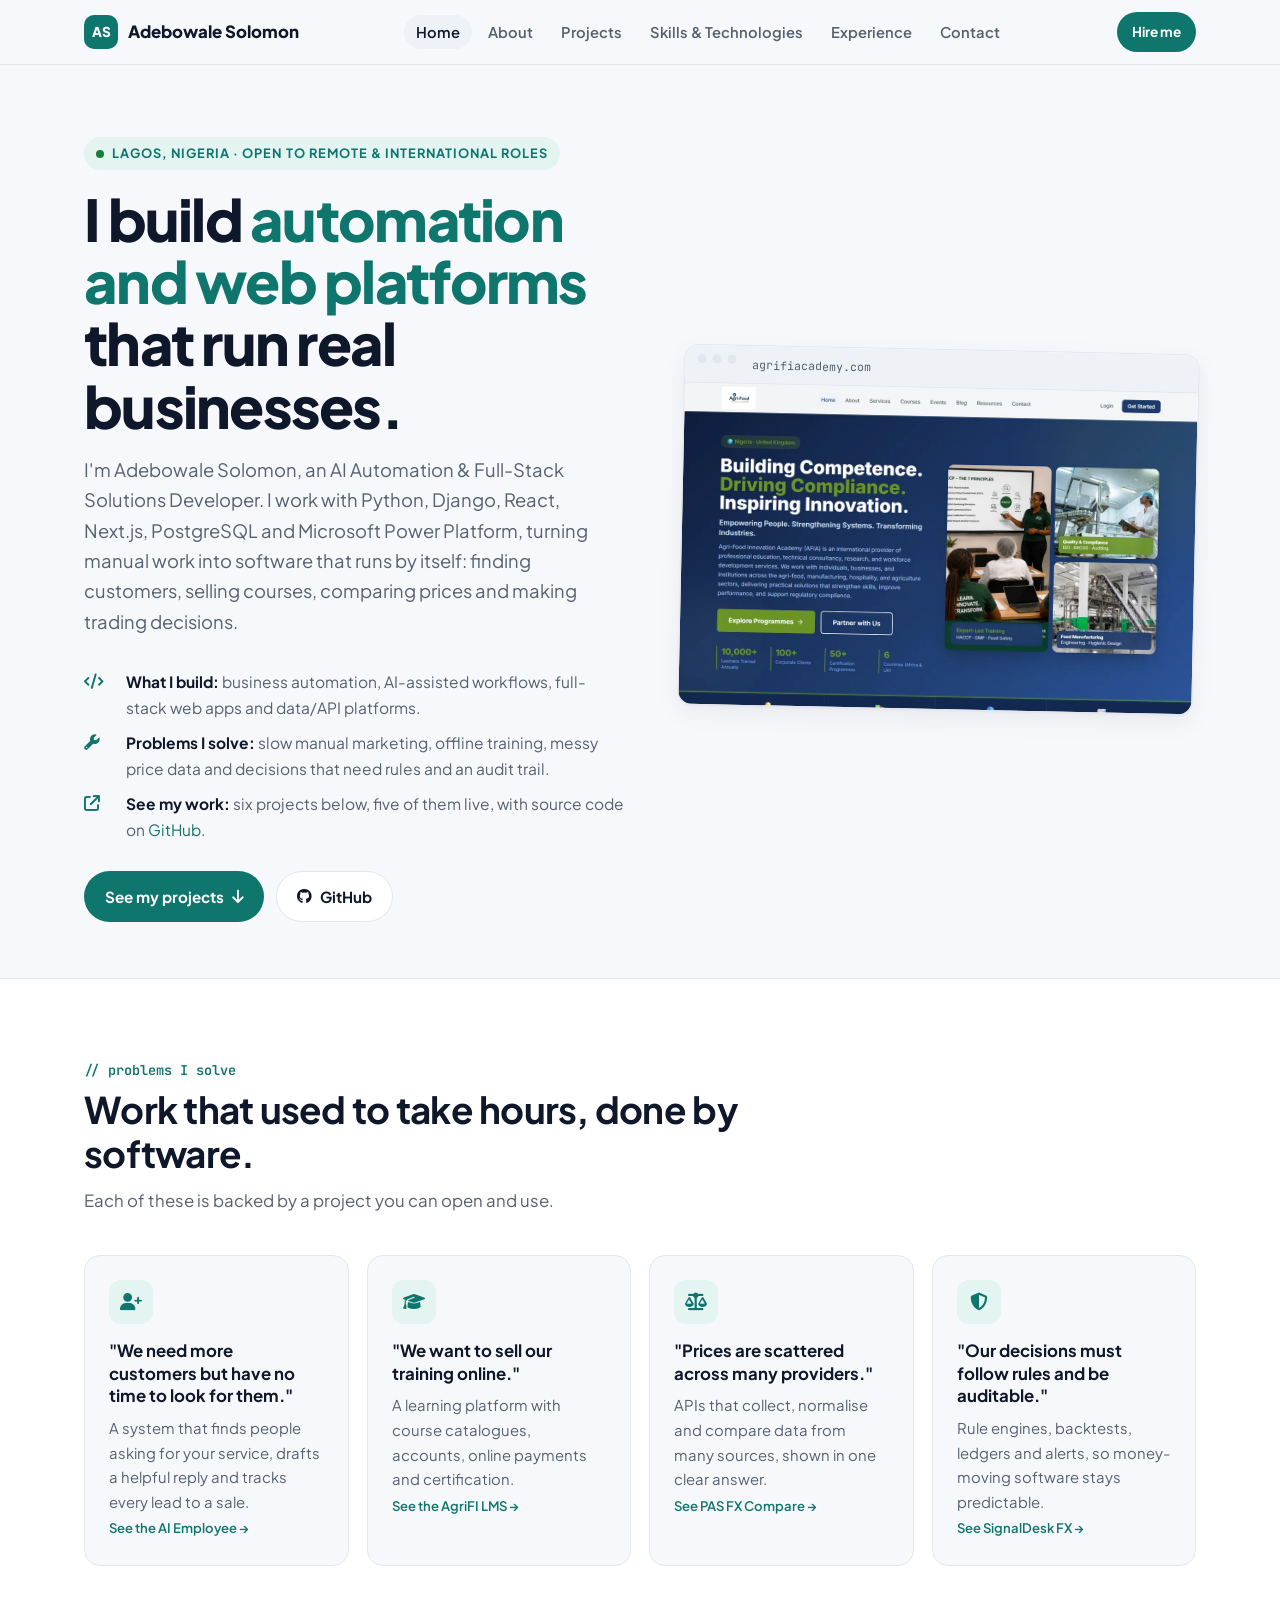
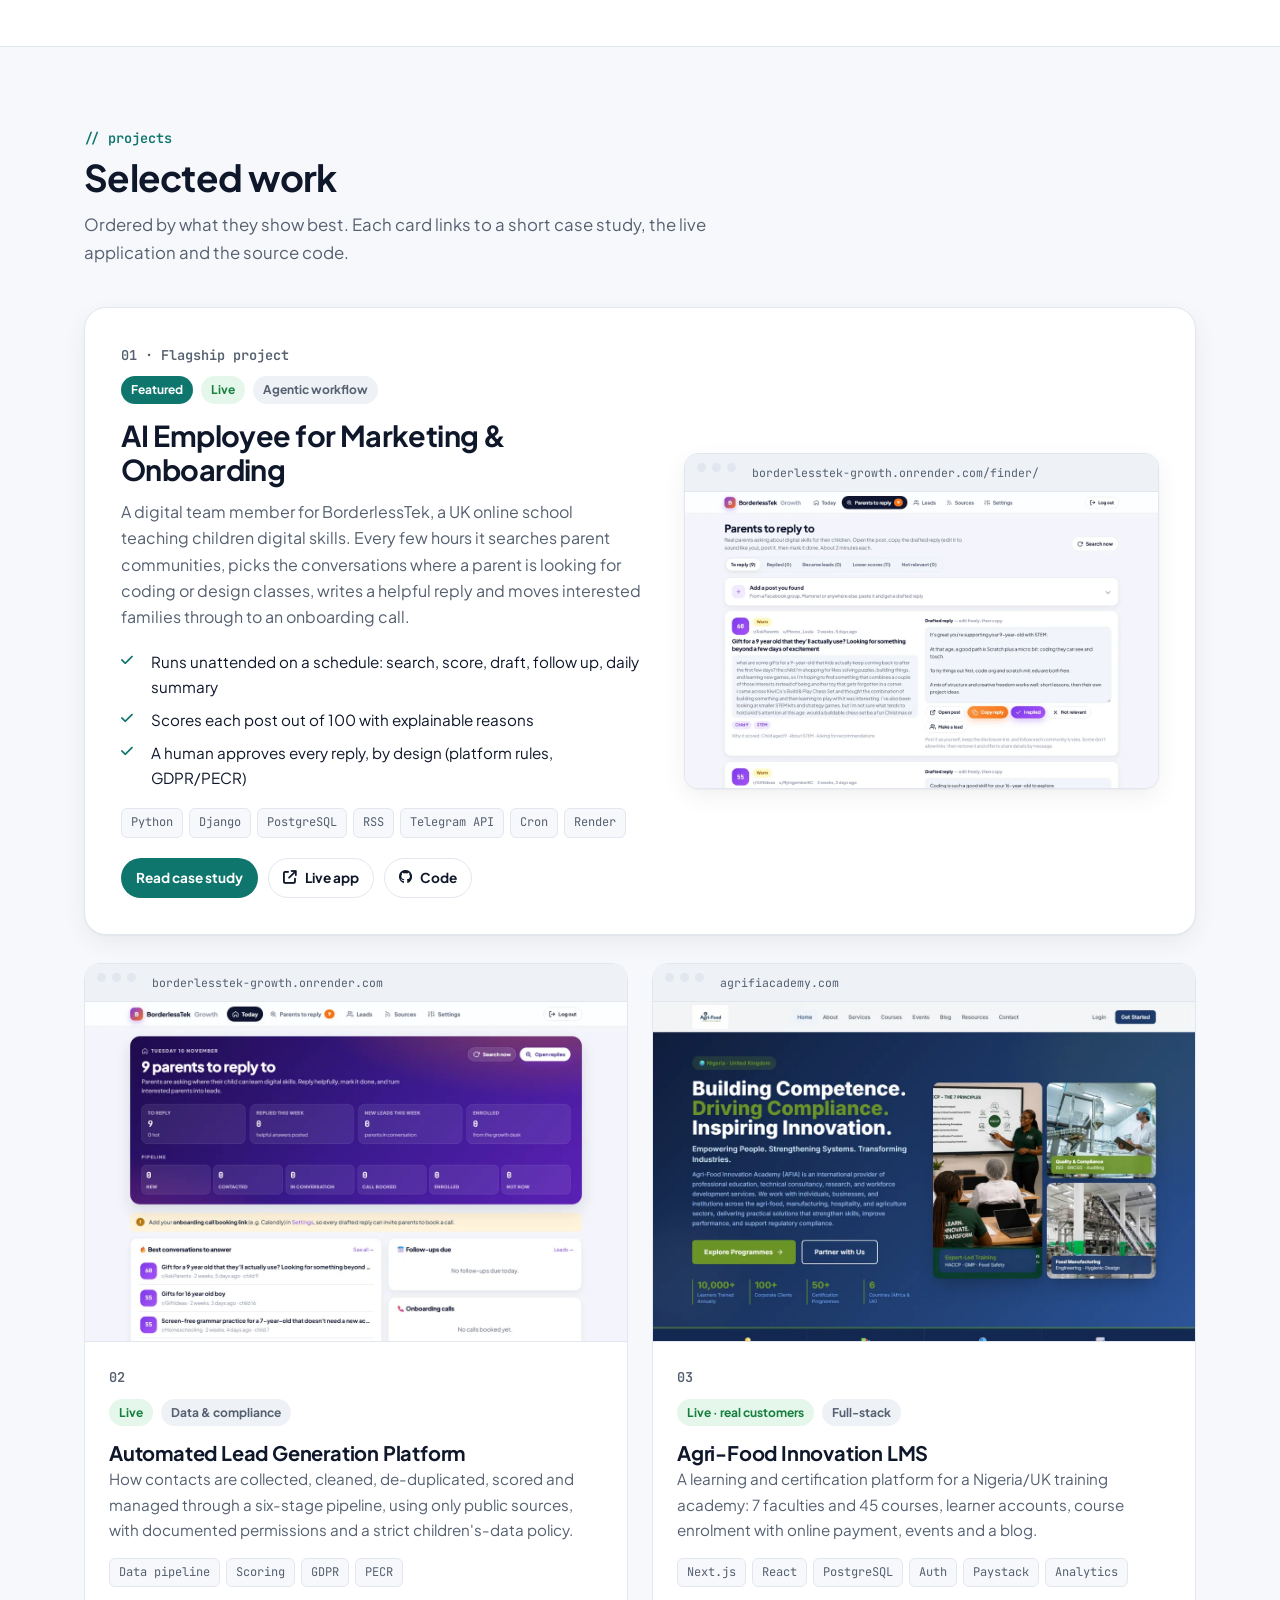
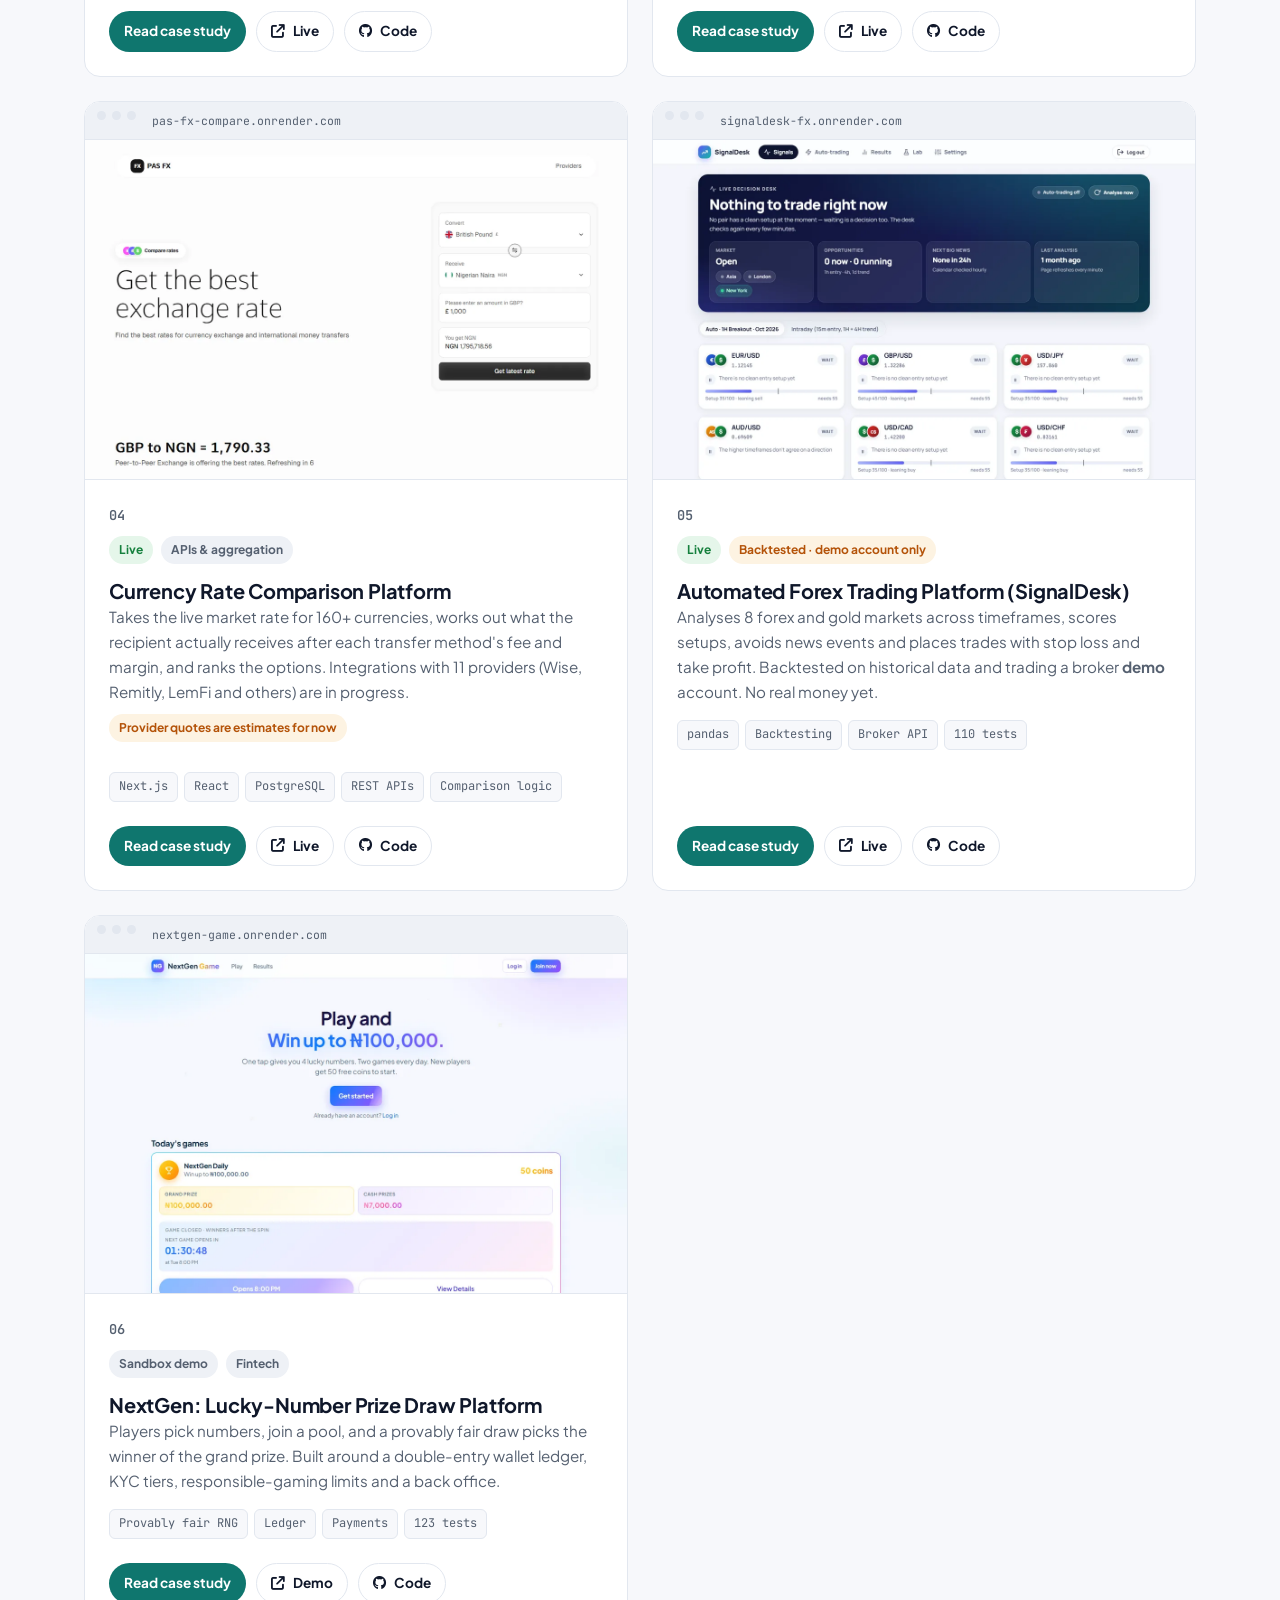
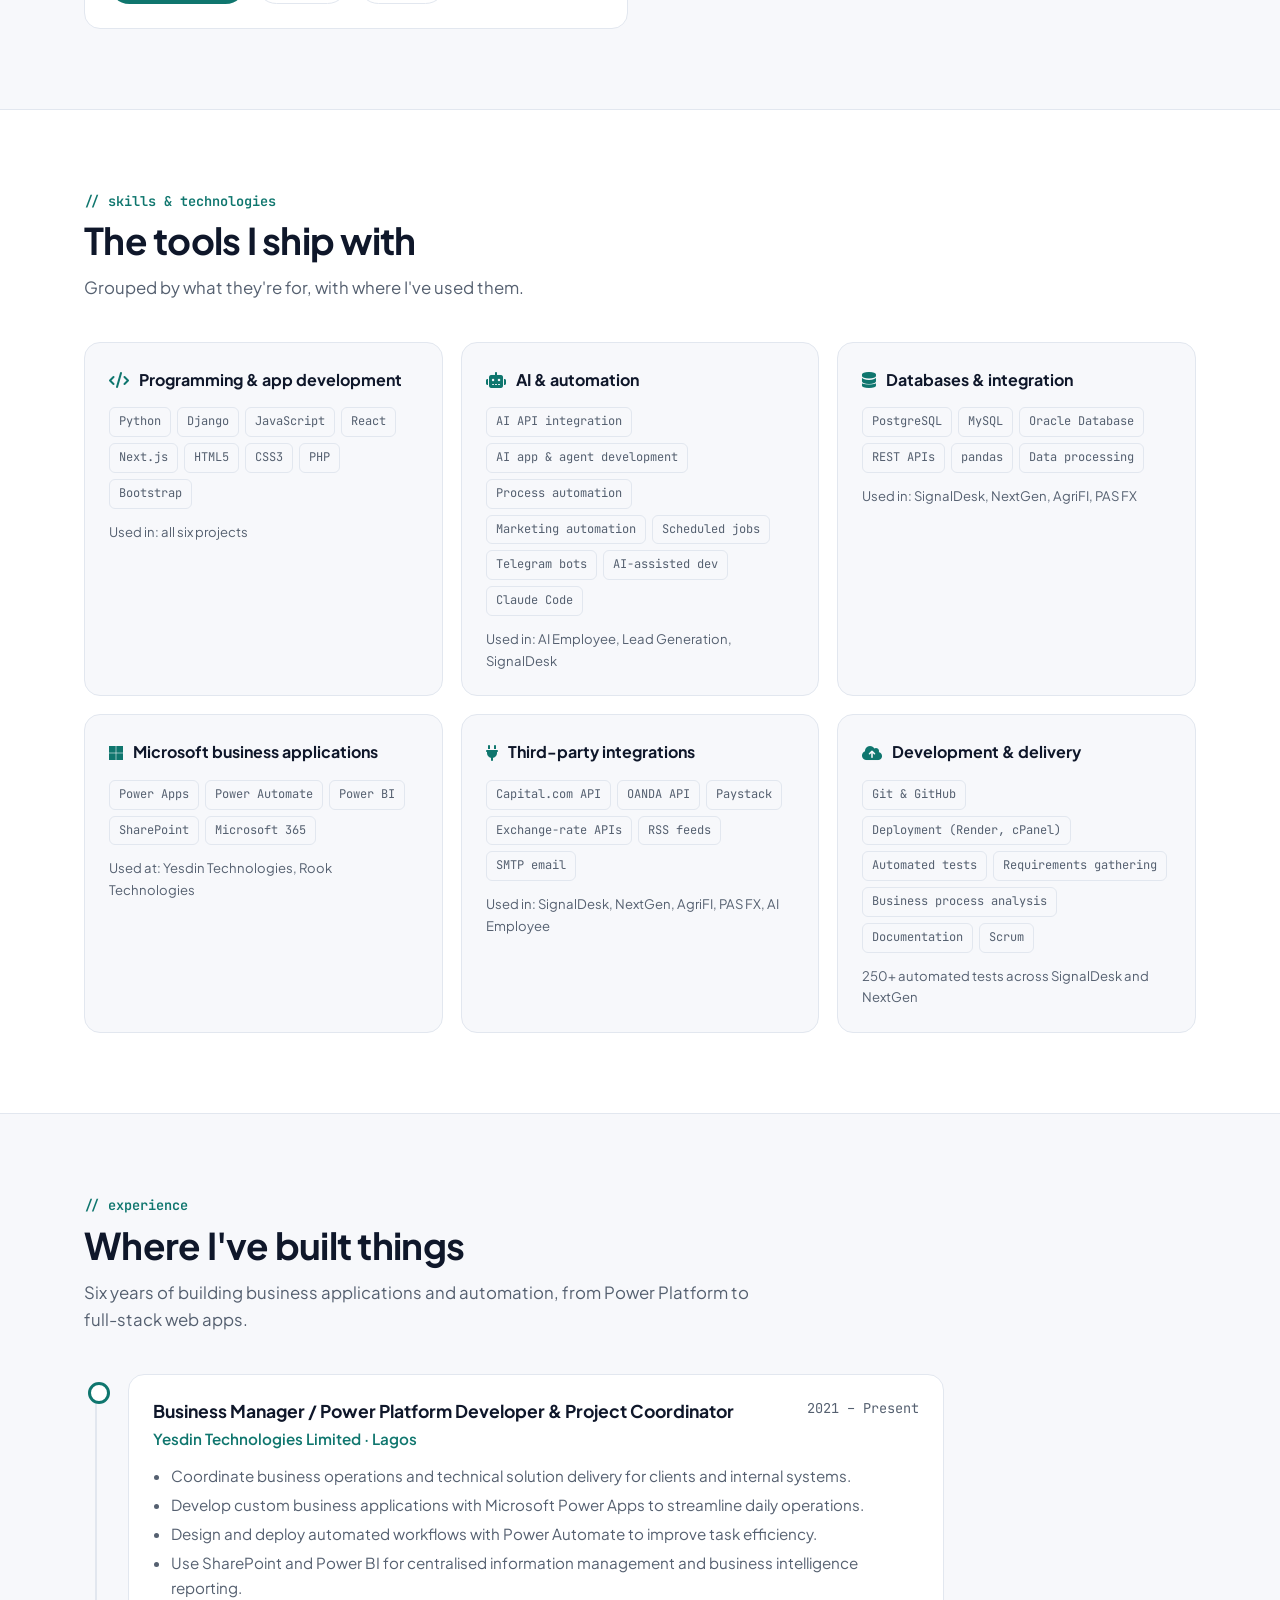
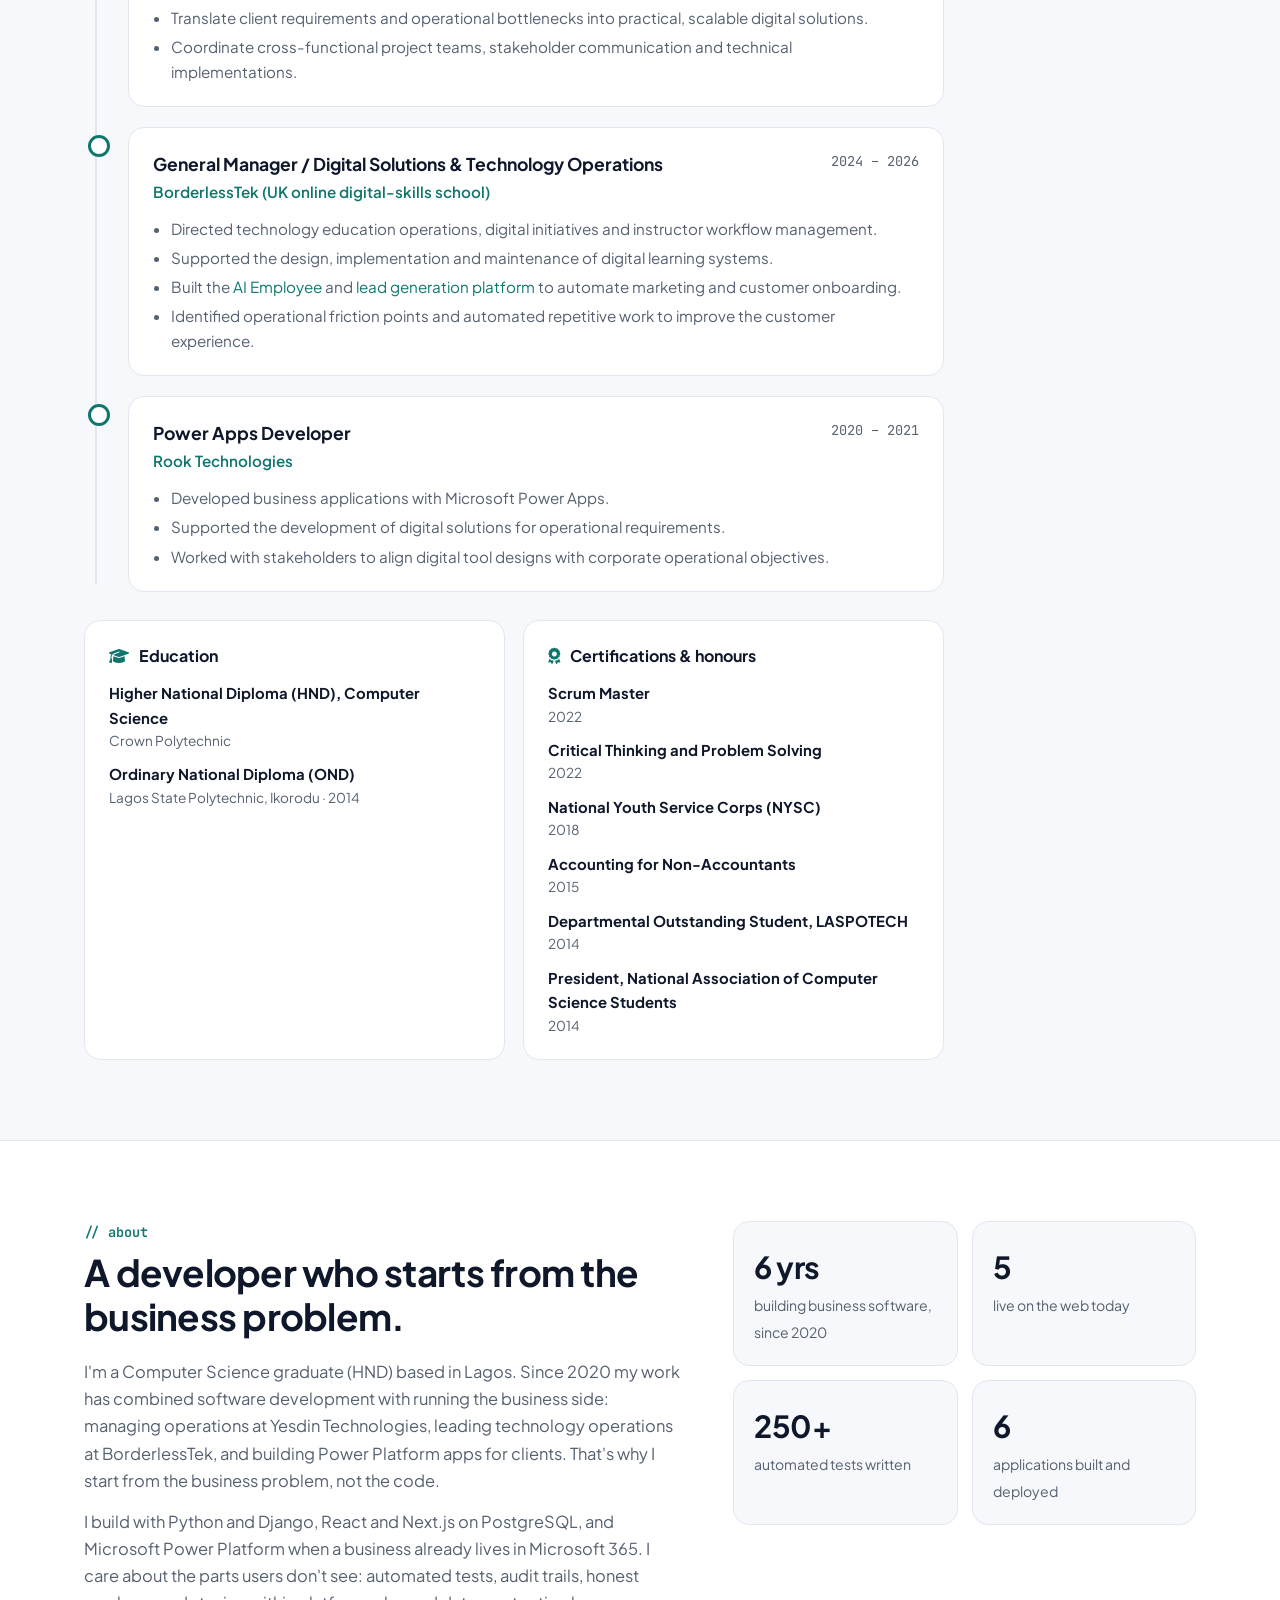
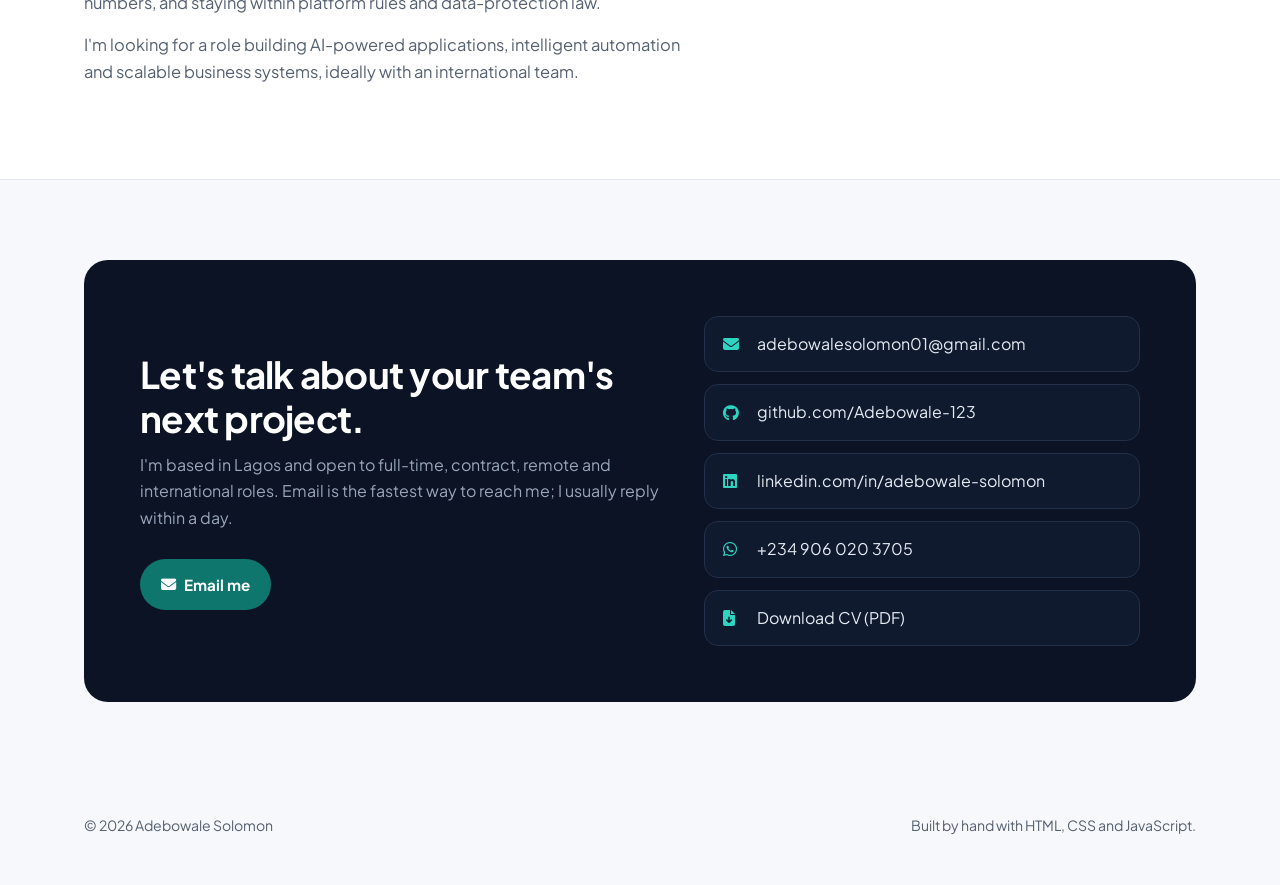
==== commit 048d0a9c: "Fill in name, experience, education, skills and contact details from CV; add CV download Co-Authored" ====
--- a/index.html
+++ b/index.html
@@ -3,22 +3,22 @@
 <head>
     <meta charset="UTF-8">
     <meta name="viewport" content="width=device-width, initial-scale=1.0">
-    <title>Your Name · Full-Stack & Automation Developer</title>
-    <meta name="description" content="Full-stack Python/Django developer building automation, AI-assisted workflows and data-driven web platforms. Six live projects: lead generation, an LMS, FX rate comparison, algorithmic trading and a fintech draw platform.">
-    <meta property="og:title" content="Your Name · Full-Stack & Automation Developer">
+    <title>Adebowale Solomon · AI Automation &amp; Full-Stack Developer</title>
+    <meta name="description" content="Adebowale Solomon, AI Automation &amp; Full-Stack Solutions Developer in Lagos, Nigeria. Python, Django, React, Next.js, PostgreSQL and Microsoft Power Platform. Six projects: an AI marketing employee, lead generation, an LMS, FX rate comparison, automated trading and a prize-draw platform.">
+    <meta property="og:title" content="Adebowale Solomon · AI Automation &amp; Full-Stack Developer">
     <meta property="og:description" content="I build automation and full-stack web platforms that run real businesses. See six live projects.">
     <meta property="og:image" content="images/borderlesstek-today.jpg">
     <link rel="preconnect" href="https://fonts.googleapis.com">
     <link rel="preconnect" href="https://fonts.gstatic.com" crossorigin>
     <link href="https://fonts.googleapis.com/css2?family=JetBrains+Mono:wght@500;600&family=Plus+Jakarta+Sans:wght@400;500;600;700;800&display=swap" rel="stylesheet">
     <link rel="stylesheet" href="https://cdnjs.cloudflare.com/ajax/libs/font-awesome/6.4.0/css/all.min.css">
-    <link rel="stylesheet" href="style.css?v=1">
+    <link rel="stylesheet" href="style.css?v=2">
 </head>
 <body>
 
 <nav class="nav">
     <div class="container nav-inner">
-        <a href="#home" class="logo"><span class="logo-mark">YN</span> Your Name</a>
+        <a href="#home" class="logo"><span class="logo-mark">AS</span> Adebowale Solomon</a>
         <ul class="nav-links" id="navLinks">
             <li><a href="#home">Home</a></li>
             <li><a href="#about">About</a></li>
@@ -38,9 +38,9 @@
 <header class="hero" id="home">
     <div class="container hero-grid">
         <div>
-            <span class="eyebrow"><span class="dot"></span> Open to full-time &amp; remote roles</span>
+            <span class="eyebrow"><span class="dot"></span> Lagos, Nigeria · open to remote &amp; international roles</span>
             <h1>I build <span>automation and web platforms</span> that run real businesses.</h1>
-            <p class="lead">Full-stack developer (Python, Django, PostgreSQL, JavaScript). I turn manual work into software that runs by itself: finding customers, selling courses, comparing prices and making trading decisions.</p>
+            <p class="lead">I'm Adebowale Solomon, an AI Automation &amp; Full-Stack Solutions Developer. I work with Python, Django, React, Next.js, PostgreSQL and Microsoft Power Platform, turning manual work into software that runs by itself: finding customers, selling courses, comparing prices and making trading decisions.</p>
 
             <div class="answers">
                 <div class="answer"><i class="fas fa-code"></i><div><b>What I build:</b> <span>business automation, AI-assisted workflows, full-stack web apps and data/API platforms.</span></div></div>
@@ -58,10 +58,6 @@
             <div class="frame">
                 <div class="frame-bar"><i></i><i></i><i></i><span class="url">agrifiacademy.com</span></div>
                 <picture><source srcset="images/agrifi-home.webp" type="image/webp"><img src="images/agrifi-home.jpg" alt="Agri-Food Innovation Academy learning platform" width="1200" height="750"></picture>
-            </div>
-            <div class="frame back">
-                <div class="frame-bar"><i></i><i></i><i></i><span class="url">signaldesk-fx.onrender.com</span></div>
-                <picture><source srcset="images/signaldesk-signals.webp" type="image/webp"><img src="images/signaldesk-signals.jpg" alt="SignalDesk FX live decision desk" width="1200" height="750"></picture>
             </div>
         </div>
     </div>
@@ -174,7 +170,7 @@
                     <div class="badges"><span class="badge live">Live · real customers</span><span class="badge">Full-stack</span></div>
                     <h3>Agri-Food Innovation LMS</h3>
                     <p>A learning and certification platform for a Nigeria/UK training academy: 7 faculties and 45 courses, learner accounts, course enrolment with online payment, events and a blog.</p>
-                    <div class="tags"><span class="tag">SPA + REST API</span><span class="tag">Auth</span><span class="tag">Paystack</span><span class="tag">Analytics</span></div>
+                    <div class="tags"><span class="tag">Next.js</span><span class="tag">React</span><span class="tag">PostgreSQL</span><span class="tag">Auth</span><span class="tag">Paystack</span><span class="tag">Analytics</span></div>
                     <div class="links">
                         <a href="projects/agri-food-lms.html" class="btn btn-primary btn-sm">Read case study</a>
                         <a href="https://agrifiacademy.com/" target="_blank" rel="noopener" class="btn btn-ghost btn-sm"><i class="fas fa-arrow-up-right-from-square"></i> Live</a>
@@ -195,7 +191,7 @@
                     <h3>Currency Rate Comparison Platform</h3>
                     <p>Takes the live market rate for 160+ currencies, works out what the recipient actually receives after each transfer method's fee and margin, and ranks the options. Integrations with 11 providers (Wise, Remitly, LemFi and others) are in progress.</p>
                     <div class="badges"><span class="badge note">Provider quotes are estimates for now</span></div>
-                    <div class="tags"><span class="tag">REST API</span><span class="tag">Rate aggregation</span><span class="tag">Comparison logic</span></div>
+                    <div class="tags"><span class="tag">Next.js</span><span class="tag">React</span><span class="tag">PostgreSQL</span><span class="tag">REST APIs</span><span class="tag">Comparison logic</span></div>
                     <div class="links">
                         <a href="projects/fx-compare.html" class="btn btn-primary btn-sm">Read case study</a>
                         <a href="https://pas-fx-compare.onrender.com/" target="_blank" rel="noopener" class="btn btn-ghost btn-sm"><i class="fas fa-arrow-up-right-from-square"></i> Live</a>
@@ -253,37 +249,37 @@
         <div class="section-head reveal">
             <div class="kicker">// skills &amp; technologies</div>
             <h2>The tools I ship with</h2>
-            <p>Grouped by what they're for. Everything listed here is used in at least one project above.</p>
+            <p>Grouped by what they're for, with where I've used them.</p>
         </div>
         <div class="skills">
             <div class="skill-group reveal">
-                <h3><i class="fas fa-server"></i> Back end</h3>
-                <div class="tags"><span class="tag">Python</span><span class="tag">Django</span><span class="tag">REST APIs</span><span class="tag">Background jobs</span><span class="tag">Webhooks</span></div>
+                <h3><i class="fas fa-code"></i> Programming &amp; app development</h3>
+                <div class="tags"><span class="tag">Python</span><span class="tag">Django</span><span class="tag">JavaScript</span><span class="tag">React</span><span class="tag">Next.js</span><span class="tag">HTML5</span><span class="tag">CSS3</span><span class="tag">PHP</span><span class="tag">Bootstrap</span></div>
                 <small>Used in: all six projects</small>
             </div>
             <div class="skill-group reveal">
-                <h3><i class="fas fa-database"></i> Data</h3>
-                <div class="tags"><span class="tag">PostgreSQL</span><span class="tag">SQLite</span><span class="tag">Data modelling</span><span class="tag">Migrations</span><span class="tag">pandas</span><span class="tag">NumPy</span></div>
-                <small>Used in: SignalDesk, NextGen, BorderlessTek Growth</small>
-            </div>
-            <div class="skill-group reveal">
-                <h3><i class="fas fa-display"></i> Front end</h3>
-                <div class="tags"><span class="tag">JavaScript</span><span class="tag">HTML5</span><span class="tag">CSS3</span><span class="tag">Responsive UI</span><span class="tag">Single-page apps</span></div>
-                <small>Used in: PAS FX Compare, AgriFI, every dashboard</small>
-            </div>
-            <div class="skill-group reveal">
-                <h3><i class="fas fa-robot"></i> Automation &amp; AI workflows</h3>
-                <div class="tags"><span class="tag">Agentic pipelines</span><span class="tag">Scoring engines</span><span class="tag">RSS / scraping-free sourcing</span><span class="tag">Scheduled jobs</span><span class="tag">Telegram bots</span></div>
-                <small>Used in: AI Employee, SignalDesk</small>
-            </div>
-            <div class="skill-group reveal">
-                <h3><i class="fas fa-plug"></i> Integrations</h3>
-                <div class="tags"><span class="tag">Capital.com API</span><span class="tag">OANDA API</span><span class="tag">Paystack</span><span class="tag">Exchange-rate APIs</span><span class="tag">SMTP email</span></div>
+                <h3><i class="fas fa-robot"></i> AI &amp; automation</h3>
+                <div class="tags"><span class="tag">AI API integration</span><span class="tag">AI app &amp; agent development</span><span class="tag">Process automation</span><span class="tag">Marketing automation</span><span class="tag">Scheduled jobs</span><span class="tag">Telegram bots</span><span class="tag">AI-assisted dev</span><span class="tag">Claude Code</span></div>
+                <small>Used in: AI Employee, Lead Generation, SignalDesk</small>
+            </div>
+            <div class="skill-group reveal">
+                <h3><i class="fas fa-database"></i> Databases &amp; integration</h3>
+                <div class="tags"><span class="tag">PostgreSQL</span><span class="tag">MySQL</span><span class="tag">Oracle Database</span><span class="tag">REST APIs</span><span class="tag">pandas</span><span class="tag">Data processing</span></div>
                 <small>Used in: SignalDesk, NextGen, AgriFI, PAS FX</small>
             </div>
             <div class="skill-group reveal">
-                <h3><i class="fas fa-cloud-arrow-up"></i> Delivery</h3>
-                <div class="tags"><span class="tag">Git &amp; GitHub</span><span class="tag">Render</span><span class="tag">Neon</span><span class="tag">cPanel</span><span class="tag">Automated tests</span><span class="tag">Security basics</span></div>
+                <h3><i class="fab fa-microsoft"></i> Microsoft business applications</h3>
+                <div class="tags"><span class="tag">Power Apps</span><span class="tag">Power Automate</span><span class="tag">Power BI</span><span class="tag">SharePoint</span><span class="tag">Microsoft 365</span></div>
+                <small>Used at: Yesdin Technologies, Rook Technologies</small>
+            </div>
+            <div class="skill-group reveal">
+                <h3><i class="fas fa-plug"></i> Third-party integrations</h3>
+                <div class="tags"><span class="tag">Capital.com API</span><span class="tag">OANDA API</span><span class="tag">Paystack</span><span class="tag">Exchange-rate APIs</span><span class="tag">RSS feeds</span><span class="tag">SMTP email</span></div>
+                <small>Used in: SignalDesk, NextGen, AgriFI, PAS FX, AI Employee</small>
+            </div>
+            <div class="skill-group reveal">
+                <h3><i class="fas fa-cloud-arrow-up"></i> Development &amp; delivery</h3>
+                <div class="tags"><span class="tag">Git &amp; GitHub</span><span class="tag">Deployment (Render, cPanel)</span><span class="tag">Automated tests</span><span class="tag">Requirements gathering</span><span class="tag">Business process analysis</span><span class="tag">Documentation</span><span class="tag">Scrum</span></div>
                 <small>250+ automated tests across SignalDesk and NextGen</small>
             </div>
         </div>
@@ -296,44 +292,72 @@
         <div class="section-head reveal">
             <div class="kicker">// experience</div>
             <h2>Where I've built things</h2>
+            <p>Six years of building business applications and automation, from Power Platform to full-stack web apps.</p>
         </div>
         <div class="timeline">
             <div class="role reveal">
                 <div class="role-card">
                     <div class="role-top">
-                        <div><h3>Full-Stack &amp; Automation Developer</h3><div class="org">Independent / Freelance</div></div>
-                        <div class="when">20XX – Present</div>
+                        <div><h3>Business Manager / Power Platform Developer &amp; Project Coordinator</h3><div class="org">Yesdin Technologies Limited · Lagos</div></div>
+                        <div class="when">2021 – Present</div>
                     </div>
                     <ul>
-                        <li>Designed, built and deployed six production web applications end to end, from database design to hosting.</li>
-                        <li>Delivered the Agri-Food Innovation Academy LMS, now used by a training business in Nigeria and the UK.</li>
-                        <li>Built a currency comparison API and front end covering 160+ currencies, ranking transfer options by what the recipient receives.</li>
+                        <li>Coordinate business operations and technical solution delivery for clients and internal systems.</li>
+                        <li>Develop custom business applications with Microsoft Power Apps to streamline daily operations.</li>
+                        <li>Design and deploy automated workflows with Power Automate to improve task efficiency.</li>
+                        <li>Use SharePoint and Power BI for centralised information management and business intelligence reporting.</li>
+                        <li>Translate client requirements and operational bottlenecks into practical, scalable digital solutions.</li>
+                        <li>Coordinate cross-functional project teams, stakeholder communication and technical implementations.</li>
                     </ul>
                 </div>
             </div>
             <div class="role reveal">
                 <div class="role-card">
                     <div class="role-top">
-                        <div><h3>Founder &amp; Technical Lead</h3><div class="org">BorderlessTek (UK online digital-skills school)</div></div>
-                        <div class="when">20XX – Present</div>
+                        <div><h3>General Manager / Digital Solutions &amp; Technology Operations</h3><div class="org">BorderlessTek (UK online digital-skills school)</div></div>
+                        <div class="when">2024 – 2026</div>
                     </div>
                     <ul>
-                        <li>Run a school teaching coding, animation and design to around 100 children aged 6–16.</li>
-                        <li>Built the AI Employee and lead pipeline that find and onboard new families.</li>
+                        <li>Directed technology education operations, digital initiatives and instructor workflow management.</li>
+                        <li>Supported the design, implementation and maintenance of digital learning systems.</li>
+                        <li>Built the <a href="projects/ai-employee.html">AI Employee</a> and <a href="projects/lead-generation.html">lead generation platform</a> to automate marketing and customer onboarding.</li>
+                        <li>Identified operational friction points and automated repetitive work to improve the customer experience.</li>
                     </ul>
                 </div>
             </div>
             <div class="role reveal">
                 <div class="role-card">
                     <div class="role-top">
-                        <div><h3>Your Role</h3><div class="org">Yesdin (digital skills &amp; technology, Nigeria)</div></div>
-                        <div class="when">20XX – Present</div>
+                        <div><h3>Power Apps Developer</h3><div class="org">Rook Technologies</div></div>
+                        <div class="when">2020 – 2021</div>
                     </div>
                     <ul>
-                        <li>Maintain the company website and launched the Mobile Tech Truck sponsorship programme page.</li>
-                        <li>Support IGNITE digital-skills training for young people.</li>
+                        <li>Developed business applications with Microsoft Power Apps.</li>
+                        <li>Supported the development of digital solutions for operational requirements.</li>
+                        <li>Worked with stakeholders to align digital tool designs with corporate operational objectives.</li>
                     </ul>
                 </div>
+            </div>
+        </div>
+
+        <div class="edu">
+            <div class="edu-card reveal">
+                <h3><i class="fas fa-graduation-cap"></i> Education</h3>
+                <ul>
+                    <li><b>Higher National Diploma (HND), Computer Science</b><span>Crown Polytechnic</span></li>
+                    <li><b>Ordinary National Diploma (OND)</b><span>Lagos State Polytechnic, Ikorodu · 2014</span></li>
+                </ul>
+            </div>
+            <div class="edu-card reveal">
+                <h3><i class="fas fa-award"></i> Certifications &amp; honours</h3>
+                <ul>
+                    <li><b>Scrum Master</b><span>2022</span></li>
+                    <li><b>Critical Thinking and Problem Solving</b><span>2022</span></li>
+                    <li><b>National Youth Service Corps (NYSC)</b><span>2018</span></li>
+                    <li><b>Accounting for Non-Accountants</b><span>2015</span></li>
+                    <li><b>Departmental Outstanding Student, LASPOTECH</b><span>2014</span></li>
+                    <li><b>President, National Association of Computer Science Students</b><span>2014</span></li>
+                </ul>
             </div>
         </div>
     </div>
@@ -347,15 +371,15 @@
                 <div class="kicker">// about</div>
                 <h2>A developer who starts from the business problem.</h2>
             </div>
-            <p>I build software for organisations I know from the inside: a children's coding school, a food-industry training academy, a remittance comparison service and a trading desk. That keeps me focused on what the software has to achieve, not just on the code.</p>
-            <p>My stack is Python and Django on PostgreSQL, with plain JavaScript where it keeps things fast. I care about the parts users don't see: automated tests, audit trails, honest numbers, and staying within platform rules and data-protection law.</p>
-            <p>I'm looking for a role where I can build automation, internal tools or AI-assisted products with a team that ships.</p>
+            <p>I'm a Computer Science graduate (HND) based in Lagos. Since 2020 my work has combined software development with running the business side: managing operations at Yesdin Technologies, leading technology operations at BorderlessTek, and building Power Platform apps for clients. That's why I start from the business problem, not the code.</p>
+            <p>I build with Python and Django, React and Next.js on PostgreSQL, and Microsoft Power Platform when a business already lives in Microsoft 365. I care about the parts users don't see: automated tests, audit trails, honest numbers, and staying within platform rules and data-protection law.</p>
+            <p>I'm looking for a role building AI-powered applications, intelligent automation and scalable business systems, ideally with an international team.</p>
         </div>
         <div class="facts reveal">
-            <div class="fact"><b>6</b><span>applications built and deployed</span></div>
+            <div class="fact"><b>6 yrs</b><span>building business software, since 2020</span></div>
             <div class="fact"><b>5</b><span>live on the web today</span></div>
             <div class="fact"><b>250+</b><span>automated tests written</span></div>
-            <div class="fact"><b>NG · UK</b><span>clients and users in both</span></div>
+            <div class="fact"><b>6</b><span>applications built and deployed</span></div>
         </div>
     </div>
 </section>
@@ -366,13 +390,14 @@
         <div class="contact reveal">
             <div>
                 <h2>Let's talk about your team's next project.</h2>
-                <p>I'm open to full-time, contract and remote roles. Email is the fastest way to reach me; I usually reply within a day.</p>
-                <div class="hero-actions"><a href="mailto:mailyesdin@gmail.com" class="btn btn-primary"><i class="fas fa-envelope"></i> Email me</a></div>
+                <p>I'm based in Lagos and open to full-time, contract, remote and international roles. Email is the fastest way to reach me; I usually reply within a day.</p>
+                <div class="hero-actions"><a href="mailto:adebowalesolomon01@gmail.com" class="btn btn-primary"><i class="fas fa-envelope"></i> Email me</a></div>
             </div>
             <div class="contact-list">
-                <a class="contact-item" href="mailto:mailyesdin@gmail.com"><i class="fas fa-envelope"></i> mailyesdin@gmail.com</a>
+                <a class="contact-item" href="mailto:adebowalesolomon01@gmail.com"><i class="fas fa-envelope"></i> adebowalesolomon01@gmail.com</a>
                 <a class="contact-item" href="https://github.com/Adebowale-123" target="_blank" rel="noopener"><i class="fab fa-github"></i> github.com/Adebowale-123</a>
-                <a class="contact-item" href="https://www.linkedin.com/" target="_blank" rel="noopener"><i class="fab fa-linkedin"></i> LinkedIn profile</a>
+                <a class="contact-item" href="https://www.linkedin.com/in/adebowale-solomon-125007108" target="_blank" rel="noopener"><i class="fab fa-linkedin"></i> linkedin.com/in/adebowale-solomon</a>
+                <a class="contact-item" href="https://wa.me/2349060203705" target="_blank" rel="noopener"><i class="fab fa-whatsapp"></i> +234 906 020 3705</a>
                 <a class="contact-item" href="cv.pdf" target="_blank"><i class="fas fa-file-arrow-down"></i> Download CV (PDF)</a>
             </div>
         </div>
@@ -381,7 +406,7 @@
 
 <footer>
     <div class="container footer-inner">
-        <span>© <span id="year">2026</span> Your Name</span>
+        <span>© <span id="year">2026</span> Adebowale Solomon</span>
         <span>Built by hand with HTML, CSS and JavaScript.</span>
     </div>
 </footer>
--- a/style.css
+++ b/style.css
@@ -201,6 +201,15 @@
 .role .org { color: var(--brand); font-weight: 600; font-size: .95rem; }
 .role .when { color: var(--muted); font-size: .85rem; font-family: "JetBrains Mono", monospace; }
 .role ul { margin: 12px 0 0 18px; color: var(--muted); font-size: .95rem; display: grid; gap: 4px; }
+
+/* Education & certifications */
+.edu { display: grid; grid-template-columns: 1fr 1fr; gap: 18px; max-width: 860px; margin-top: 28px; }
+.edu-card { background: var(--surface); border: 1px solid var(--line); border-radius: var(--radius); padding: 22px 24px; }
+.edu-card h3 { font-size: 1rem; display: flex; align-items: center; gap: 10px; margin-bottom: 12px; }
+.edu-card h3 i { color: var(--brand); }
+.edu-card ul { list-style: none; display: grid; gap: 10px; }
+.edu-card li { display: grid; font-size: .93rem; }
+.edu-card li span { color: var(--muted); font-size: .85rem; }
 
 /* About */
 .about-grid { display: grid; grid-template-columns: 1.3fr 1fr; gap: 48px; align-items: start; }
@@ -284,7 +293,7 @@
     .container { padding: 0 16px; }
     section { padding: 56px 0; }
     .hero { padding: 40px 0; }
-    .problems, .skills, .facts { grid-template-columns: 1fr; }
+    .problems, .skills, .facts, .edu { grid-template-columns: 1fr; }
     .featured { padding: 20px; }
     .contact { padding: 28px 20px; }
     .hero-shot .frame.back { right: -8px; bottom: -30px; }
